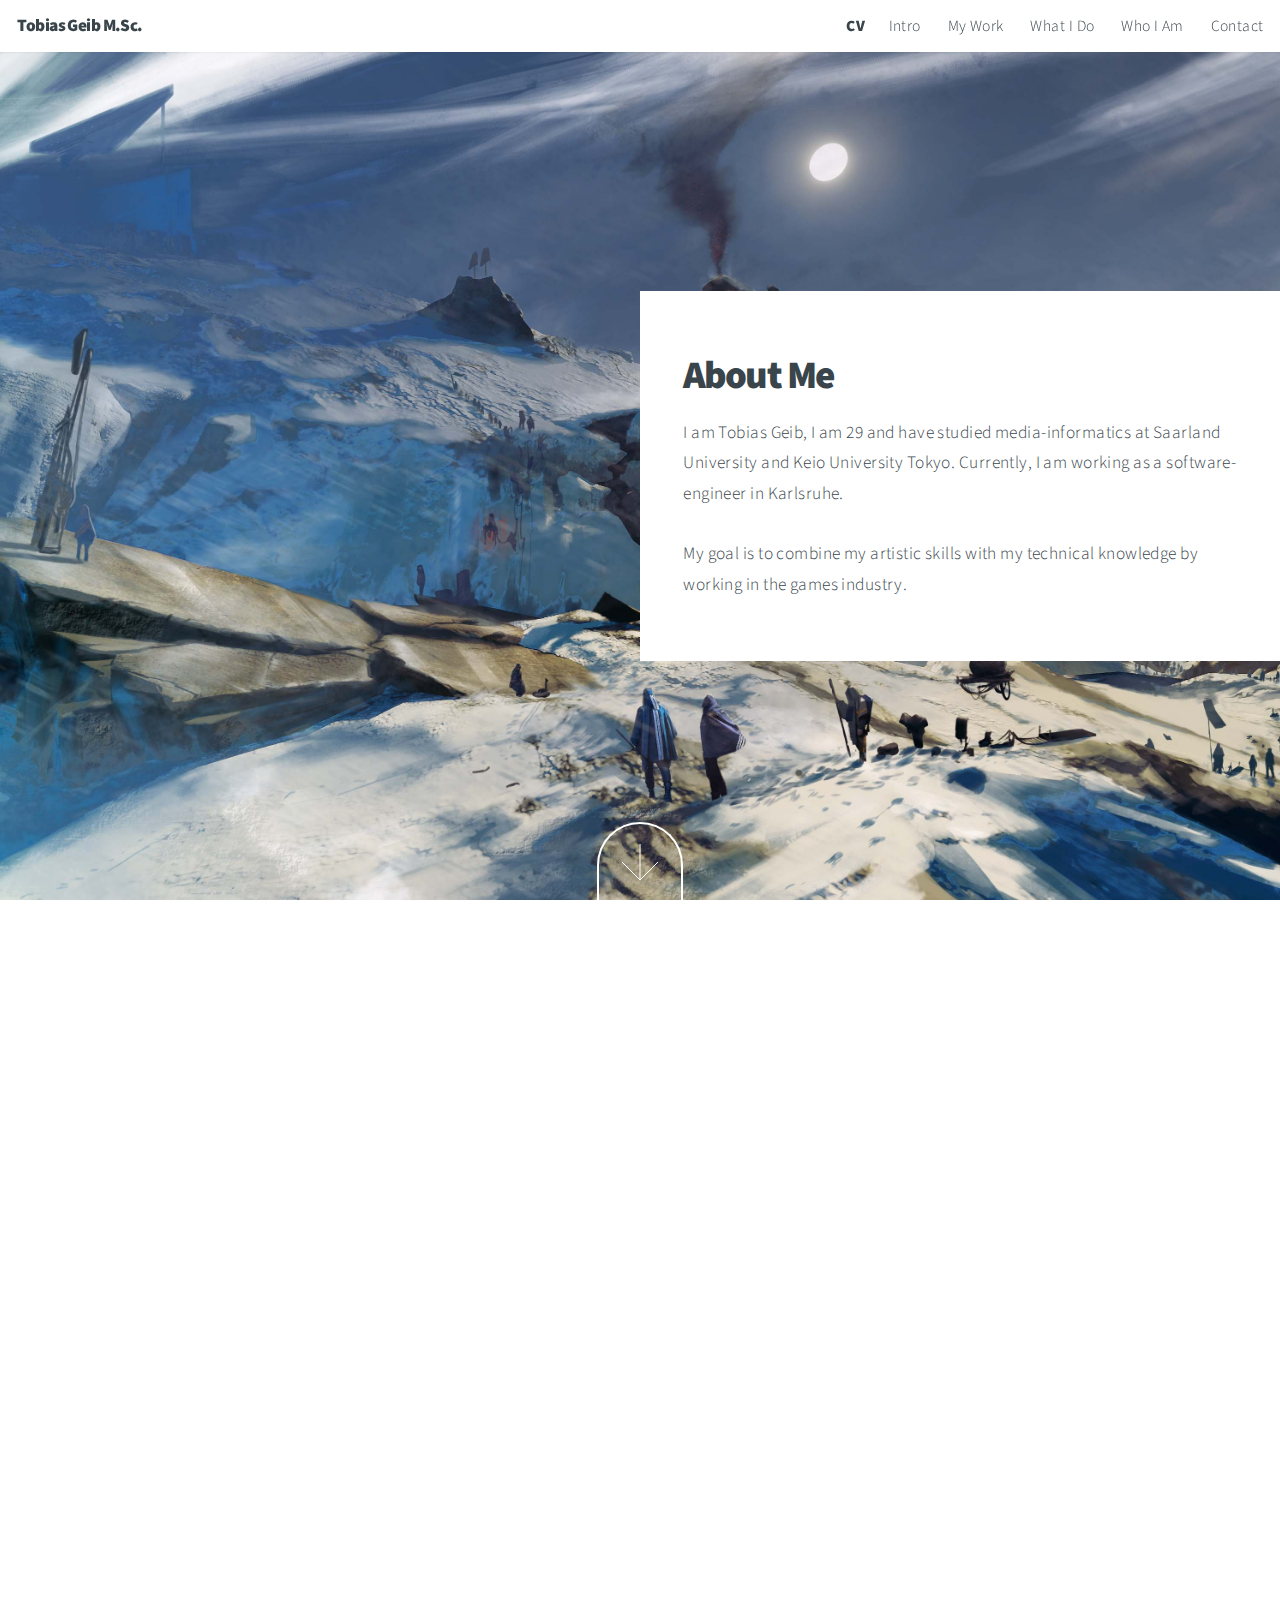
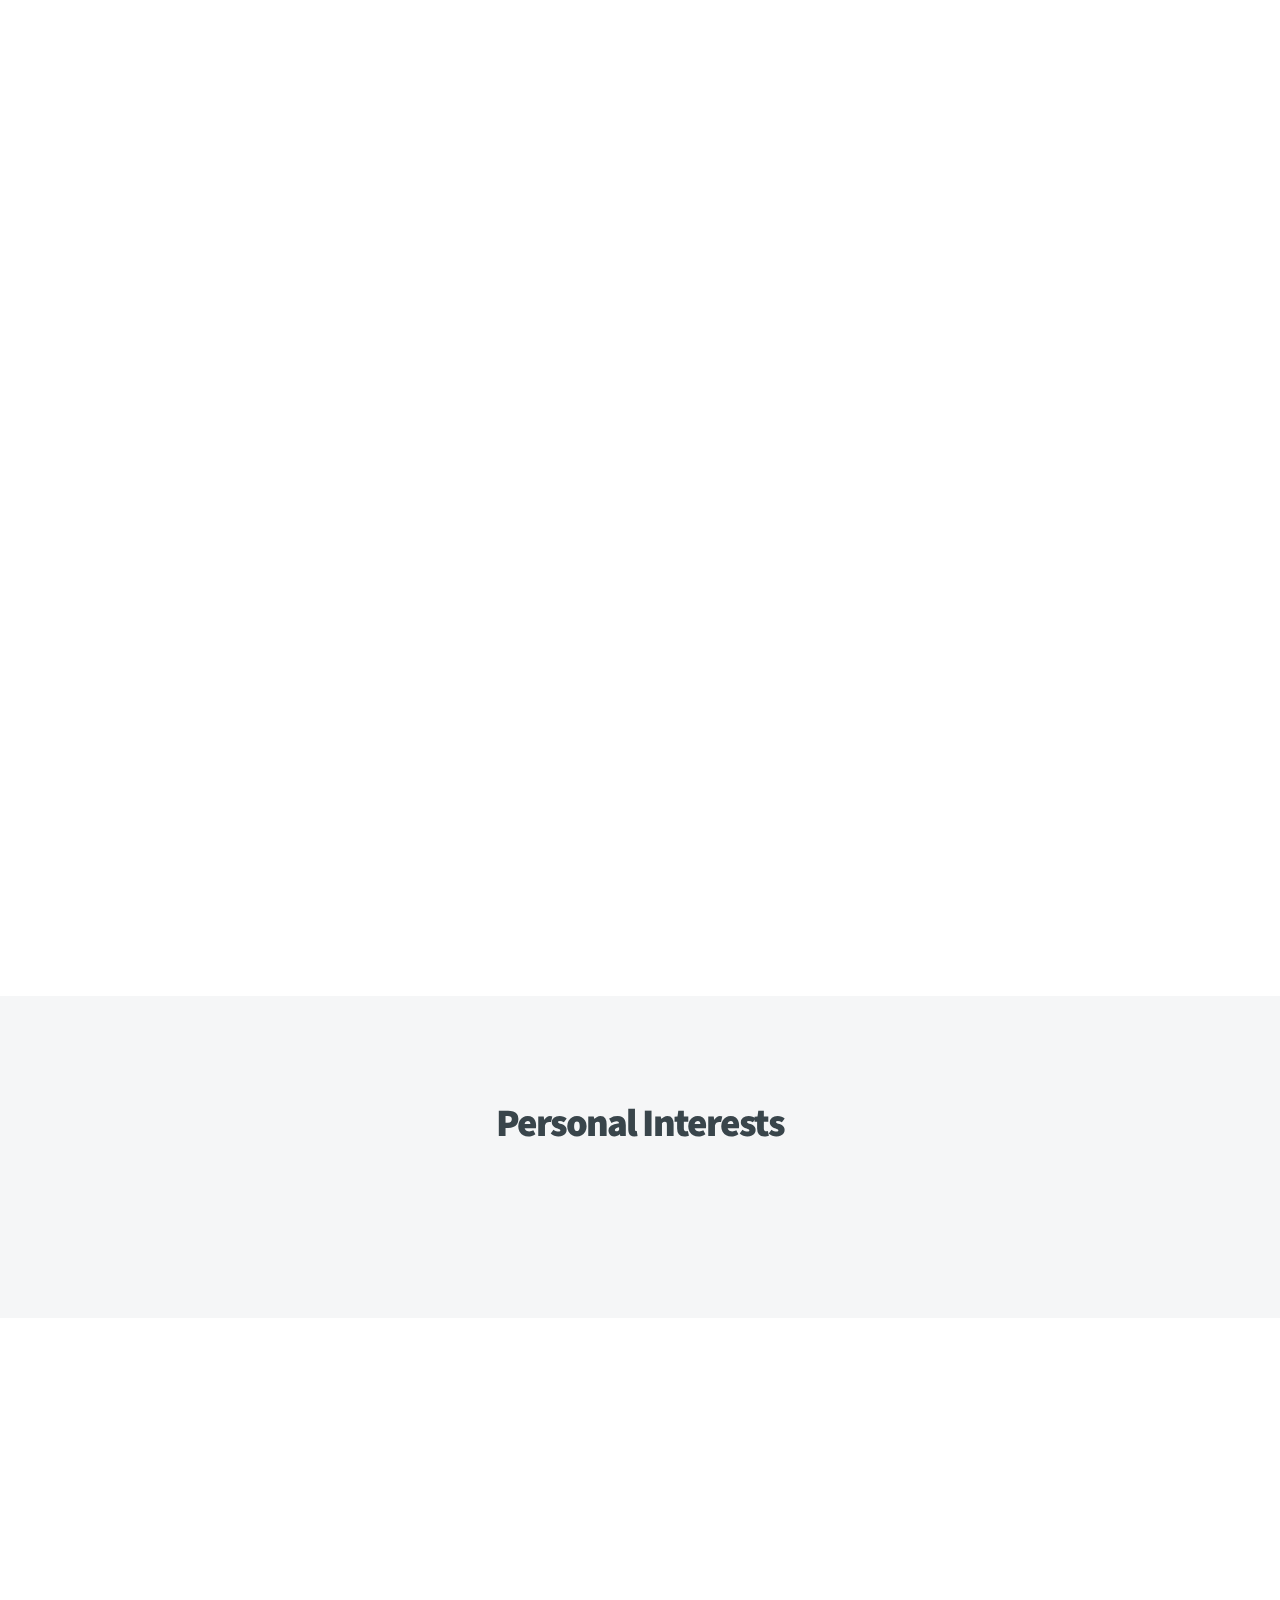
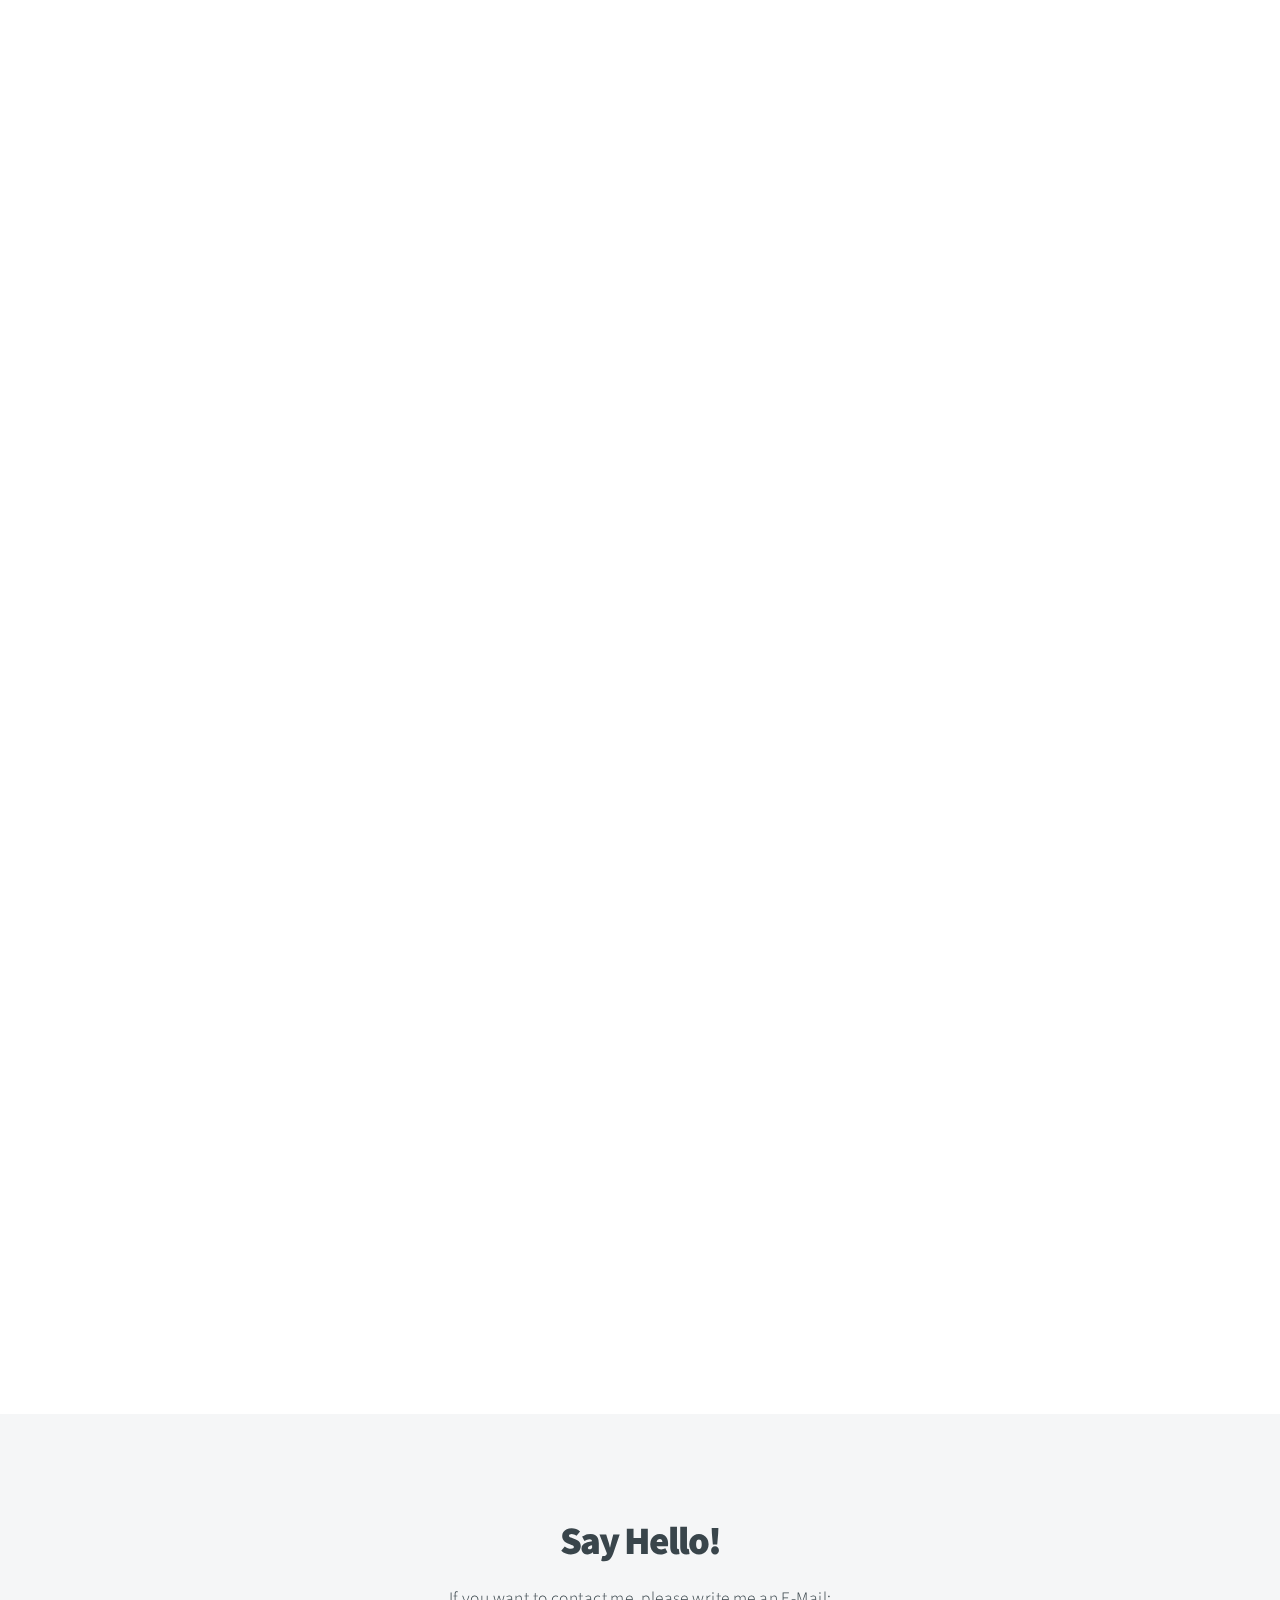
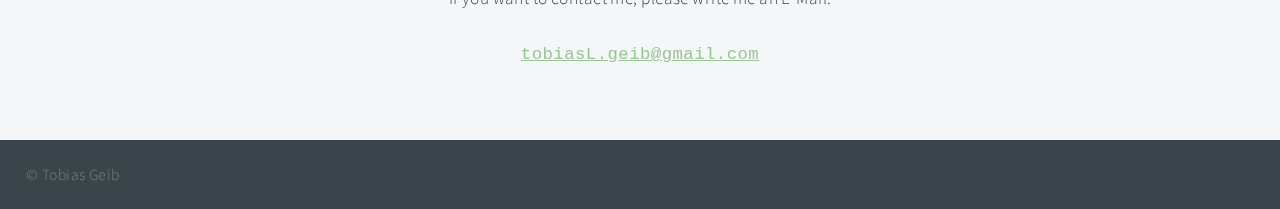
==== about.html @ c8a4e0eb "Restructured main page, two subpages introduced" ====
<!DOCTYPE HTML>
<html>
	<head>
		<style>
			.p1 {
			  font-family: "Courier New", Lucida, monospace;
			}
		</style>
		<title>Portfolio - Tobias Geib</title>
		<meta charset="utf-8" />
		<meta name="viewport" content="width=device-width, initial-scale=1, user-scalable=no" />
		<link rel="stylesheet" href="assets/css/main.css" />
		<noscript><link rel="stylesheet" href="assets/css/noscript.css" /></noscript>
		<link rel="icon" type="image/x-icon" href="/images/sign4.png">
	</head>
	<body class="is-preload">

		<!-- Header -->
			<header id="header">
				<h1>Tobias Geib M.Sc.</h1>
				<nav>
					<ul>
						<li><a href="images/CV_Tobias_Geib.pdf" download><strong>CV</strong></a>
						<li><a href="#intro">Intro</a></li>
						<li><a href="#work">My Work</a></li>
						<li><a href="#one">What I Do</a></li>
						<li><a href="#two">Who I Am</a></li>
						<li><a href="#contact">Contact</a></li>
					</ul>
				</nav>
			</header>


		<!-- One -->
			<section id="one" class="main style2 right dark fullscreen">
				<div class="content box style2">
					<header>
						<h2>About Me</h2>
					</header>
					<p>I am Tobias Geib, I am 29 and have studied media-informatics at Saarland University and Keio University Tokyo. Currently, I am working as a software-engineer in Karlsruhe.<br><br>
					My goal is to combine my artistic skills with my technical knowledge by working in the games industry.</p>
				</div>
				<a href="#two" class="button style2 down anchored">Next</a>
			</section>


<!-- 
			<section id="three" class="main style2 left dark fullscreen">
				<div class="content box style1">
					<header>
						<h2>What I do</h2>
					</header>
					<p>I have recently </p>
				</div>
				<a href="#work" class="button style2 down anchored">Next</a>
			</section> -->

		<!-- Two -->
		<section id="two" class="main style2 left dark fullscreen">
			<div class="content box style2">
				<header>
					<h2>What I do</h2>
				</header>
				<p>I specialize in using VR as a creative tool for my concept art. <br> I build 3D environments and pose characters in VR using Gravity Sketch, which are then rendered and painted over for the finished piece.</p>
			</div>
			<a href="#three" class="button style2 down anchored">Next</a>
		</section>


		<!-- One -->
		<section id="three" class="main style2 right dark fullscreen">
			<div class="content box style2">
				<header>
					<h2>Projects</h2>
				</header>
				<p>I have worked as an artist for Capslabs on a canceled game-project, for which I created this concept art and 2D assests, like this little guy's running animation.<br>
					<img src="images/eve_pixel1.gif" alt="" />
				</p>
			</div>
			<a href="#work" class="button style2 down anchored">Next</a>
		</section>
					<!-- Contact -->
		<section id="hobby" class="main style3 secondary">
			<div class="content">
				<header>
					<h2>Personal Interests</h2><br>
				</header>
			</div>
			</section>

			<section id="music" class="main style2 right dark fullscreen">
				<div class="content box style2">
					<header>
						<h2>Music</h2>
					</header>
					<p>In my free time I write and record my own music.
						I casually play guitar and I like writing for orchestral instruments aswell.
						I use Cubase as my DAW and Native Instruments for various VSTs.<br><br>
						For a VR Rhythm game I developed in Unity I wrote this song, which you can check out if you want.<br>
						<br>
						<!-- <img src="images/beatspeeder square.png", width="200px"><br> -->
						<audio controls>
							<source src="images/space-race_final_v2.mp3" type="audio/mpeg">
						  Your browser does not support the audio element.
						  </audio>
					</p>
				</div>
				<a href="#two" class="button style2 down anchored">Next</a>
			</section>

			<section id="japan" class="main style2 left dark fullscreen">
				<div class="content box style2">
					<header>
						<h2>Japan</h2>
					</header>
					<p>So far, I have lived in Japan for roughly 2 years in total. 
						In 2010 I visited the Asuwa High School (福井県立 足羽高等学校) in Fukui as an exchange student.
						Then, in 2018-2019 I went to the Keio University (慶應義塾大学) in Tokyo, where I took their Japanese Language Program. 
						<br><br>
						During my time I there, I had so many great experiences and in the future I want to further improve my language skills.
<!-- 					
						<br>
						<br>
						<img src="images/japan comp new.png", width="400px"><br> -->
					</p>
				</div>
				<a href="#two" class="button style2 down anchored">Next</a>
			</section>

<!-- 			
		<section id="hobby" class="main style3 secondary">
			<div class="content">
				<header>
					<h2>Music</h2><br>
				</header>
				<p>In my free time I write and record my own music.
					I casually play guitar and I like writing for orchestral instruments aswell.
					I use Cubase as my DAW and Native Instruments for various VSTs.<br><br>
					For a VR Rhythm game I developed I wrote this song, which you can check out if you want.<br>
					<br>
					<img src="images/beatspeeder square.png", width="200px"><br>
					<audio controls>
						<source src="images/space-race_final_v2.mp3" type="audio/mpeg">
					  Your browser does not support the audio element.
					  </audio>
				</p>
			</div>
			</section>
		<section id="hobby" class="main style3 secondary">
			<div class="content box style2">
				<header>
					<h2>Japanese</h2><br>
				<p>So far, I have lived in Japan for roughly 2 years in total. 
					In 2010-2011 I visited the Asuwa High School (福井県立 足羽高等学校) in Fukui as an exchange student.
					In 2018-2019 I went to the Keio University (慶應義塾大学) in Tokyo, where I took their japanese language program. 
					
					<br>
					<br>
					<img src="images/japan comp new.png", width="400px"><br>

				</p>
			</div>
		</section> -->



		<!-- Contact -->
			<section id="contact" class="main style3 secondary">
				<div class="content">
					<header>
						<h2>Say Hello!</h2>
						<p>If you want to contact me, please write me an E-Mail: 
							<p class="p1">
							<a href="mailto:tobiasL.geib@gmail.com">tobiasL.geib@gmail.com</a></p>
						</p>
					</header>
				</div>
			</section>

		<!-- Footer -->
			<footer id="footer">

				

				<!-- Menu -->
					<ul class="menu">
						<li>&copy; Tobias Geib</li>
					</ul>

			</footer>

		<!-- Scripts -->
			<script src="assets/js/jquery.min.js"></script>
			<script src="assets/js/jquery.poptrox.min.js"></script>
			<script src="assets/js/jquery.scrolly.min.js"></script>
			<script src="assets/js/jquery.scrollex.min.js"></script>
			<script src="assets/js/browser.min.js"></script>
			<script src="assets/js/breakpoints.min.js"></script>
			<script src="assets/js/util.js"></script>
			<script src="assets/js/main.js"></script>

	</body>
</html>
---- assets/css/main.css ----
@import url("https://fonts.googleapis.com/css?family=Source+Sans+Pro:300,900");
@import url("fontawesome-all.min.css");

/*
	Big Picture by HTML5 UP
	html5up.net | @ajlkn
	Free for personal and commercial use under the CCA 3.0 license (html5up.net/license)
*/

html, body, div, span, applet, object,
iframe, h1, h2, h3, h4, h5, h6, p, blockquote,
pre, a, abbr, acronym, address, big, cite,
code, del, dfn, em, img, ins, kbd, q, s, samp,
small, strike, strong, sub, sup, tt, var, b,
u, i, center, dl, dt, dd, ol, ul, li, fieldset,
form, label, legend, table, caption, tbody,
tfoot, thead, tr, th, td, article, aside,
canvas, details, embed, figure, figcaption,
footer, header, hgroup, menu, nav, output, ruby,
section, summary, time, mark, audio, video {
	margin: 0;
	padding: 0;
	border: 0;
	font-size: 100%;
	font: inherit;
	vertical-align: baseline;}

article, aside, details, figcaption, figure,
footer, header, hgroup, menu, nav, section {
	display: block;}

body {
	line-height: 1;
}

ol, ul {
	list-style: none;
}

blockquote, q {
	quotes: none;
}

	blockquote:before, blockquote:after, q:before, q:after {
		content: '';
		content: none;
	}

table {
	border-collapse: collapse;
	border-spacing: 0;
}

body {
	-webkit-text-size-adjust: none;
}

mark {
	background-color: transparent;
	color: inherit;
}

input::-moz-focus-inner {
	border: 0;
	padding: 0;
}

input, select, textarea {
	-moz-appearance: none;
	-webkit-appearance: none;
	-ms-appearance: none;
	appearance: none;
}

/* Basic */

	@-ms-viewport {
		width: device-width;
	}

	html {
		height: 100%;
	}

	html {
		box-sizing: border-box;
	}

	*, *:before, *:after {
		box-sizing: inherit;
	}

	body {
		background: #ffffff;
		height: 100%;
		min-width: 320px;
	}

		body.is-preload *, body.is-preload *:before, body.is-preload *:after {
			-moz-animation: none !important;
			-webkit-animation: none !important;
			-ms-animation: none !important;
			animation: none !important;
			-moz-transition: none !important;
			-webkit-transition: none !important;
			-ms-transition: none !important;
			transition: none !important;
		}

/* Spinner */

	@-moz-keyframes spinner-rotate {
		0% {
			-moz-transform: scale(1) rotate(0deg);
			-webkit-transform: scale(1) rotate(0deg);
			-ms-transform: scale(1) rotate(0deg);
			transform: scale(1) rotate(0deg);
		}

		100% {
			-moz-transform: scale(1) rotate(360deg);
			-webkit-transform: scale(1) rotate(360deg);
			-ms-transform: scale(1) rotate(360deg);
			transform: scale(1) rotate(360deg);
		}
	}

	@-webkit-keyframes spinner-rotate {
		0% {
			-moz-transform: scale(1) rotate(0deg);
			-webkit-transform: scale(1) rotate(0deg);
			-ms-transform: scale(1) rotate(0deg);
			transform: scale(1) rotate(0deg);
		}

		100% {
			-moz-transform: scale(1) rotate(360deg);
			-webkit-transform: scale(1) rotate(360deg);
			-ms-transform: scale(1) rotate(360deg);
			transform: scale(1) rotate(360deg);
		}
	}

	@-ms-keyframes spinner-rotate {
		0% {
			-moz-transform: scale(1) rotate(0deg);
			-webkit-transform: scale(1) rotate(0deg);
			-ms-transform: scale(1) rotate(0deg);
			transform: scale(1) rotate(0deg);
		}

		100% {
			-moz-transform: scale(1) rotate(360deg);
			-webkit-transform: scale(1) rotate(360deg);
			-ms-transform: scale(1) rotate(360deg);
			transform: scale(1) rotate(360deg);
		}
	}

	@keyframes spinner-rotate {
		0% {
			-moz-transform: scale(1) rotate(0deg);
			-webkit-transform: scale(1) rotate(0deg);
			-ms-transform: scale(1) rotate(0deg);
			transform: scale(1) rotate(0deg);
		}

		100% {
			-moz-transform: scale(1) rotate(360deg);
			-webkit-transform: scale(1) rotate(360deg);
			-ms-transform: scale(1) rotate(360deg);
			transform: scale(1) rotate(360deg);
		}
	}

/* Loader */

	@-moz-keyframes spinner-show {
		0% {
			opacity: 0;
		}

		100% {
			opacity: 1;
		}
	}

	@-webkit-keyframes spinner-show {
		0% {
			opacity: 0;
		}

		100% {
			opacity: 1;
		}
	}

	@-ms-keyframes spinner-show {
		0% {
			opacity: 0;
		}

		100% {
			opacity: 1;
		}
	}

	@keyframes spinner-show {
		0% {
			opacity: 0;
		}

		100% {
			opacity: 1;
		}
	}

	@-moz-keyframes spinner-hide {
		0% {
			-moz-transform: scale(1) rotate(0deg);
			-webkit-transform: scale(1) rotate(0deg);
			-ms-transform: scale(1) rotate(0deg);
			transform: scale(1) rotate(0deg);
			color: #e5e6e7;
			z-index: 100001;
		}

		99% {
			-moz-transform: scale(0.5) rotate(360deg);
			-webkit-transform: scale(0.5) rotate(360deg);
			-ms-transform: scale(0.5) rotate(360deg);
			transform: scale(0.5) rotate(360deg);
			color: #e5e6e7;
			z-index: 100001;
		}

		100% {
			-moz-transform: scale(0.5) rotate(360deg);
			-webkit-transform: scale(0.5) rotate(360deg);
			-ms-transform: scale(0.5) rotate(360deg);
			transform: scale(0.5) rotate(360deg);
			color: #e5e6e7;
			z-index: -1;
		}
	}

	@-webkit-keyframes spinner-hide {
		0% {
			-moz-transform: scale(1) rotate(0deg);
			-webkit-transform: scale(1) rotate(0deg);
			-ms-transform: scale(1) rotate(0deg);
			transform: scale(1) rotate(0deg);
			color: #e5e6e7;
			z-index: 100001;
		}

		99% {
			-moz-transform: scale(0.5) rotate(360deg);
			-webkit-transform: scale(0.5) rotate(360deg);
			-ms-transform: scale(0.5) rotate(360deg);
			transform: scale(0.5) rotate(360deg);
			color: #e5e6e7;
			z-index: 100001;
		}

		100% {
			-moz-transform: scale(0.5) rotate(360deg);
			-webkit-transform: scale(0.5) rotate(360deg);
			-ms-transform: scale(0.5) rotate(360deg);
			transform: scale(0.5) rotate(360deg);
			color: #e5e6e7;
			z-index: -1;
		}
	}

	@-ms-keyframes spinner-hide {
		0% {
			-moz-transform: scale(1) rotate(0deg);
			-webkit-transform: scale(1) rotate(0deg);
			-ms-transform: scale(1) rotate(0deg);
			transform: scale(1) rotate(0deg);
			color: #e5e6e7;
			z-index: 100001;
		}

		99% {
			-moz-transform: scale(0.5) rotate(360deg);
			-webkit-transform: scale(0.5) rotate(360deg);
			-ms-transform: scale(0.5) rotate(360deg);
			transform: scale(0.5) rotate(360deg);
			color: #e5e6e7;
			z-index: 100001;
		}

		100% {
			-moz-transform: scale(0.5) rotate(360deg);
			-webkit-transform: scale(0.5) rotate(360deg);
			-ms-transform: scale(0.5) rotate(360deg);
			transform: scale(0.5) rotate(360deg);
			color: #e5e6e7;
			z-index: -1;
		}
	}

	@keyframes spinner-hide {
		0% {
			-moz-transform: scale(1) rotate(0deg);
			-webkit-transform: scale(1) rotate(0deg);
			-ms-transform: scale(1) rotate(0deg);
			transform: scale(1) rotate(0deg);
			color: #e5e6e7;
			z-index: 100001;
		}

		99% {
			-moz-transform: scale(0.5) rotate(360deg);
			-webkit-transform: scale(0.5) rotate(360deg);
			-ms-transform: scale(0.5) rotate(360deg);
			transform: scale(0.5) rotate(360deg);
			color: #e5e6e7;
			z-index: 100001;
		}

		100% {
			-moz-transform: scale(0.5) rotate(360deg);
			-webkit-transform: scale(0.5) rotate(360deg);
			-ms-transform: scale(0.5) rotate(360deg);
			transform: scale(0.5) rotate(360deg);
			color: #e5e6e7;
			z-index: -1;
		}
	}

	@-moz-keyframes overlay-hide {
		0% {
			opacity: 1;
			z-index: 100000;
		}

		15% {
			opacity: 1;
			z-index: 100000;
		}

		99% {
			opacity: 0;
			z-index: 100000;
		}

		100% {
			opacity: 0;
			z-index: -1;
		}
	}

	@-webkit-keyframes overlay-hide {
		0% {
			opacity: 1;
			z-index: 100000;
		}

		15% {
			opacity: 1;
			z-index: 100000;
		}

		99% {
			opacity: 0;
			z-index: 100000;
		}

		100% {
			opacity: 0;
			z-index: -1;
		}
	}

	@-ms-keyframes overlay-hide {
		0% {
			opacity: 1;
			z-index: 100000;
		}

		15% {
			opacity: 1;
			z-index: 100000;
		}

		99% {
			opacity: 0;
			z-index: 100000;
		}

		100% {
			opacity: 0;
			z-index: -1;
		}
	}

	@keyframes overlay-hide {
		0% {
			opacity: 1;
			z-index: 100000;
		}

		15% {
			opacity: 1;
			z-index: 100000;
		}

		99% {
			opacity: 0;
			z-index: 100000;
		}

		100% {
			opacity: 0;
			z-index: -1;
		}
	}

	body {
		text-decoration: none;
	}

		body:before {
			-moz-animation: spinner-show 1.5s 1 0.25s ease forwards, spinner-hide 0.25s ease-in-out forwards !important;
			-webkit-animation: spinner-show 1.5s 1 0.25s ease forwards, spinner-hide 0.25s ease-in-out forwards !important;
			-ms-animation: spinner-show 1.5s 1 0.25s ease forwards, spinner-hide 0.25s ease-in-out forwards !important;
			animation: spinner-show 1.5s 1 0.25s ease forwards, spinner-hide 0.25s ease-in-out forwards !important;
			-moz-transform-origin: 50% 50%;
			-webkit-transform-origin: 50% 50%;
			-ms-transform-origin: 50% 50%;
			transform-origin: 50% 50%;
			-moz-osx-font-smoothing: grayscale;
			-webkit-font-smoothing: antialiased;
			font-family: FontAwesome;
			font-style: normal;
			font-weight: normal;
			text-transform: none !important;
			color: #e5e6e7;
			content: '\f1ce';
			cursor: default;
			display: block;
			font-size: 2em;
			height: 2em;
			left: 50%;
			line-height: 2em;
			margin: -1em 0 0 -1em;
			opacity: 0;
			position: fixed;
			text-align: center;
			top: 50%;
			width: 2em;
			z-index: -1;
		}

		body:after {
			-moz-animation: overlay-hide 1.5s ease-in forwards !important;
			-webkit-animation: overlay-hide 1.5s ease-in forwards !important;
			-ms-animation: overlay-hide 1.5s ease-in forwards !important;
			animation: overlay-hide 1.5s ease-in forwards !important;
			background: #ffffff;
			content: '';
			display: block;
			height: 100%;
			left: 0;
			opacity: 0;
			position: fixed;
			top: 0;
			width: 100%;
			z-index: -1;
		}

		body.is-preload:before {
			-moz-animation: spinner-show 1.5s 1 0.25s ease forwards, spinner-rotate 0.75s infinite linear !important;
			-webkit-animation: spinner-show 1.5s 1 0.25s ease forwards, spinner-rotate 0.75s infinite linear !important;
			-ms-animation: spinner-show 1.5s 1 0.25s ease forwards, spinner-rotate 0.75s infinite linear !important;
			animation: spinner-show 1.5s 1 0.25s ease forwards, spinner-rotate 0.75s infinite linear !important;
			z-index: 100001;
		}

		body.is-preload:after {
			-moz-animation: none !important;
			-webkit-animation: none !important;
			-ms-animation: none !important;
			animation: none !important;
			opacity: 1;
			z-index: 100000;
		}

	@media (-webkit-min-device-pixel-ratio: 2) {

		body:before {
			line-height: 2.025em;
		}

	}

/* Type */

	body, input, textarea, select {
		font-family: "Source Sans Pro", "sans-serif";
		font-weight: 300;
		font-size: 18pt;
		line-height: 1.75em;
		color: #39454b;
		letter-spacing: 0.025em;
	}

		@media screen and (max-width: 1920px) {

			body, input, textarea, select {
				font-size: 17pt;
			}

		}

		@media screen and (max-width: 1680px) {

			body, input, textarea, select {
				font-size: 15pt;
			}

		}

		@media screen and (max-width: 1280px) {

			body, input, textarea, select {
				font-size: 13pt;
			}

		}

		@media screen and (max-width: 1000px) {

			body, input, textarea, select {
				font-size: 13pt;
			}

		}

		@media screen and (max-width: 736px) {

			body, input, textarea, select {
				font-size: 12pt;
				line-height: 1.5em;
			}

		}

	h1, h2, h3, h4, h5, h6 {
		font-weight: 900;
		color: inherit;
		letter-spacing: -0.0325em;
	}

		h1 a, h2 a, h3 a, h4 a, h5 a, h6 a {
			color: inherit;
			text-decoration: none;
		}

	h2 {
		font-size: 2.25em;
		line-height: 1.25em;
		letter-spacing: -0.05em;
	}

	@media screen and (max-width: 736px) {

		h2 {
			font-size: 1.5em;
		}

	}

	strong, b {
		font-weight: 900;
		color: inherit;
	}

	em, i {
		font-style: italic;
	}

	a {
		-moz-transition: color 0.2s ease-in-out;
		-webkit-transition: color 0.2s ease-in-out;
		-ms-transition: color 0.2s ease-in-out;
		transition: color 0.2s ease-in-out;
		color: #98c593;
	}

	sub {
		position: relative;
		top: 0.5em;
		font-size: 0.8em;
	}

	sup {
		position: relative;
		top: -0.5em;
		font-size: 0.8em;
	}

	hr {
		border: 0;
		border-top: solid 1px #e5e6e7;
	}

	blockquote {
		border-left: solid 0.5em #e5e6e7;
		padding: 1em 0 1em 2em;
		font-style: italic;
	}

	p, ul, ol, dl, table {
		margin-bottom: 1em;
	}

/* Box */

	.box {
		background: #ffffff;
		color: #39454b;
		padding: 2em;
	}

		.box > :last-child {
			margin-bottom: 0;
		}

		.box.style2 {
			padding: 3.5em 2.5em 3.5em 2.5em;
		}

		@media screen and (max-width: 736px) {

			.box {
				padding: 1em;
			}

				.box.style2 {
					padding: 1.5em 1.25em 1.5em 1.25em;
					background-color: rgba(255, 255, 255, 0.9);
				}

		}

/* Button */

	input[type="button"],
	input[type="submit"],
	input[type="reset"],
	.button,
	button {
		-moz-appearance: none;
		-webkit-appearance: none;
		-ms-appearance: none;
		appearance: none;
		-moz-transition: background-color 0.2s ease-in-out;
		-webkit-transition: background-color 0.2s ease-in-out;
		-ms-transition: background-color 0.2s ease-in-out;
		transition: background-color 0.2s ease-in-out;
		background-color: #98c593;
		border: 0;
		border-radius: 3.5em;
		color: #ffffff;
		cursor: pointer;
		display: inline-block;
		height: 3.5em;
		line-height: 3.5em;
		outline: 0;
		padding: 0 2em 0 2em;
		position: relative;
		text-align: center;
		text-decoration: none;
	}

		input[type="button"].down,
		input[type="submit"].down,
		input[type="reset"].down,
		.button.down,
		button.down {
			width: 5em;
			height: 5em;
			line-height: 4.5em;
			padding: 0;
			background-image: url("images/dark-arrow.svg");
			background-position: center center;
			background-repeat: no-repeat;
			text-indent: -10em;
			overflow: hidden;
		}

			input[type="button"].down.anchored,
			input[type="submit"].down.anchored,
			input[type="reset"].down.anchored,
			.button.down.anchored,
			button.down.anchored {
				bottom: 0;
				border-bottom: 0;
				border-radius: 3em 3em 0 0;
				height: 4.5em;
				margin-left: -2.5em;
			}

		input[type="button"].anchored,
		input[type="submit"].anchored,
		input[type="reset"].anchored,
		.button.anchored,
		button.anchored {
			position: absolute;
			left: 50%;
		}

		input[type="button"]:hover,
		input[type="submit"]:hover,
		input[type="reset"]:hover,
		.button:hover,
		button:hover {
			background-color: #a8cea4;
		}

		input[type="button"]:active,
		input[type="submit"]:active,
		input[type="reset"]:active,
		.button:active,
		button:active {
			background-color: #88bc82;
		}

		input[type="button"].style2,
		input[type="submit"].style2,
		input[type="reset"].style2,
		.button.style2,
		button.style2 {
			background-color: transparent;
			border: solid 2px #e5e6e7;
			color: inherit;
		}

			input[type="button"].style2:hover,
			input[type="submit"].style2:hover,
			input[type="reset"].style2:hover,
			.button.style2:hover,
			button.style2:hover {
				background-color: rgba(229, 230, 231, 0.25);
			}

			input[type="button"].style2:active,
			input[type="submit"].style2:active,
			input[type="reset"].style2:active,
			.button.style2:active,
			button.style2:active {
				background-color: rgba(229, 230, 231, 0.375);
			}

			input[type="button"].style2.down,
			input[type="submit"].style2.down,
			input[type="reset"].style2.down,
			.button.style2.down,
			button.style2.down {
				background-image: url("images/arrow.svg");
			}

/* Form */

	form {
		margin: 0 0 2em 0;
	}

		form > :last-child {
			margin-bottom: 0;
		}

		form > .fields {
			display: -moz-flex;
			display: -webkit-flex;
			display: -ms-flex;
			display: flex;
			-moz-flex-wrap: wrap;
			-webkit-flex-wrap: wrap;
			-ms-flex-wrap: wrap;
			flex-wrap: wrap;
			width: calc(100% + 3em);
			margin: -1.5em 0 2em -1.5em;
		}

			form > .fields > .field {
				-moz-flex-grow: 0;
				-webkit-flex-grow: 0;
				-ms-flex-grow: 0;
				flex-grow: 0;
				-moz-flex-shrink: 0;
				-webkit-flex-shrink: 0;
				-ms-flex-shrink: 0;
				flex-shrink: 0;
				padding: 1.5em 0 0 1.5em;
				width: calc(100% - 1.5em);
			}

				form > .fields > .field.half {
					width: calc(50% - 0.75em);
				}

				form > .fields > .field.third {
					width: calc(100%/3 - 0.5em);
				}

				form > .fields > .field.quarter {
					width: calc(25% - 0.375em);
				}

		@media screen and (max-width: 480px) {

			form > .fields {
				width: calc(100% + 2em);
				margin: -1em 0 2em -1em;
			}

				form > .fields > .field {
					padding: 1em 0 0 1em;
					width: calc(100% - 1em);
				}

					form > .fields > .field.half {
						width: calc(100% - 1em);
					}

					form > .fields > .field.third {
						width: calc(100% - 1em);
					}

					form > .fields > .field.quarter {
						width: calc(100% - 1em);
					}

		}

	label {
		display: block;
	}

	input[type="text"],
	input[type="password"],
	input[type="email"],
	input[type="tel"],
	input[type="search"],
	input[type="url"],
	select,
	textarea {
		-moz-appearance: none;
		-webkit-appearance: none;
		-ms-appearance: none;
		appearance: none;
		-moz-transition: border-color 0.2s ease-in-out, color 0.2s ease-in-out;
		-webkit-transition: border-color 0.2s ease-in-out, color 0.2s ease-in-out;
		-ms-transition: border-color 0.2s ease-in-out, color 0.2s ease-in-out;
		transition: border-color 0.2s ease-in-out, color 0.2s ease-in-out;
		color: #39454b;
		display: block;
		width: 100%;
		padding: 0.65em 0.75em;
		background: none;
		border: solid 2px #e5e6e7;
		color: inherit;
		border-radius: 0.5em;
		outline: none;
	}

		input[type="text"]:focus,
		input[type="password"]:focus,
		input[type="email"]:focus,
		input[type="tel"]:focus,
		input[type="search"]:focus,
		input[type="url"]:focus,
		select:focus,
		textarea:focus {
			border-color: #9ac8e9;
		}

	input[type="text"],
	input[type="password"],
	input[type="email"],
	input[type="tel"],
	input[type="search"],
	input[type="url"],
	select {
		line-height: 1.35em;
	}

	textarea {
		min-height: 8em;
	}

	::-moz-focus-inner {
		border: 0;
	}

	::-webkit-input-placeholder {
		opacity: 0.375;
	}

	:-moz-placeholder {
		opacity: 0.375;
	}

	::-moz-placeholder {
		opacity: 0.375;
	}

	:-ms-input-placeholder {
		opacity: 0.375;
	}

/* Icon */

	.icon {
		text-decoration: none;
		position: relative;
		text-decoration: none;
	}

		.icon:before {
			-moz-osx-font-smoothing: grayscale;
			-webkit-font-smoothing: antialiased;
			display: inline-block;
			font-style: normal;
			font-variant: normal;
			text-rendering: auto;
			line-height: 1;
			text-transform: none !important;
			font-family: 'Font Awesome 5 Free';
			font-weight: 400;
		}

		.icon:before {
			line-height: inherit;
		}

		.icon > .label {
			display: none;
		}

		.icon.solid:before {
			font-weight: 900;
		}

		.icon.brands:before {
			font-family: 'Font Awesome 5 Brands';
		}

/* Image */

	.image {
		position: relative;
		display: inline-block;
	}

		.image:before {
			content: '';
			position: absolute;
			left: 0;
			top: 0;
			width: 100%;
			height: 100%;
		}

		.image img {
			display: block;
			width: 100%;
		}

		.image.featured {
			display: block;
			width: 100%;
			margin: 0 0 2em 0;
		}

		.image.fit {
			display: block;
			width: 100%;
		}

		.image.left {
			float: left;
			margin: 0 2em 2em 0;
		}

		.image.centered {
			display: block;
			margin: 0 0 2em 0;
		}

			.image.centered img {
				margin: 0 auto;
				width: auto;
			}

/* List */

	ul.default {
		list-style: disc;
		padding-left: 1em;
	}

		ul.default li {
			padding-left: 0.5em;
		}

	ul.menu {
		cursor: default;
	}

		ul.menu li {
			display: inline-block;
			line-height: 1em;
			border-left: solid 1px #e5e6e7;
			padding: 0 0 0 0.5em;
			margin: 0 0 0 0.5em;
		}

			ul.menu li:first-child {
				border-left: 0;
				padding-left: 0;
				margin-left: 0;
			}

	ol.default {
		list-style: decimal;
		padding-left: 1.25em;
	}

		ol.default li {
			padding-left: 0.25em;
		}

/* Actions */

	ul.actions {
		display: -moz-flex;
		display: -webkit-flex;
		display: -ms-flex;
		display: flex;
		cursor: default;
		list-style: none;
		margin-left: -1em;
		padding-left: 0;
	}

		ul.actions li {
			padding: 0 0 0 1em;
			vertical-align: middle;
		}

		ul.actions.special {
			-moz-justify-content: center;
			-webkit-justify-content: center;
			-ms-justify-content: center;
			justify-content: center;
			width: 100%;
			margin-left: 0;
		}

			ul.actions.special li:first-child {
				padding-left: 0;
			}

		ul.actions.stacked {
			-moz-flex-direction: column;
			-webkit-flex-direction: column;
			-ms-flex-direction: column;
			flex-direction: column;
			margin-left: 0;
		}

			ul.actions.stacked li {
				padding: 1.3em 0 0 0;
			}

				ul.actions.stacked li:first-child {
					padding-top: 0;
				}

		ul.actions.fit {
			width: calc(100% + 1em);
		}

			ul.actions.fit li {
				-moz-flex-grow: 1;
				-webkit-flex-grow: 1;
				-ms-flex-grow: 1;
				flex-grow: 1;
				-moz-flex-shrink: 1;
				-webkit-flex-shrink: 1;
				-ms-flex-shrink: 1;
				flex-shrink: 1;
				width: 100%;
			}

				ul.actions.fit li > * {
					width: 100%;
				}

			ul.actions.fit.stacked {
				width: 100%;
			}

		@media screen and (max-width: 480px) {

			ul.actions:not(.fixed) {
				-moz-flex-direction: column;
				-webkit-flex-direction: column;
				-ms-flex-direction: column;
				flex-direction: column;
				margin-left: 0;
				width: 100% !important;
			}

				ul.actions:not(.fixed) li {
					-moz-flex-grow: 1;
					-webkit-flex-grow: 1;
					-ms-flex-grow: 1;
					flex-grow: 1;
					-moz-flex-shrink: 1;
					-webkit-flex-shrink: 1;
					-ms-flex-shrink: 1;
					flex-shrink: 1;
					padding: 1em 0 0 0;
					text-align: center;
					width: 100%;
				}

					ul.actions:not(.fixed) li > * {
						width: 100%;
					}

					ul.actions:not(.fixed) li:first-child {
						padding-top: 0;
					}

					ul.actions:not(.fixed) li input[type="submit"],
					ul.actions:not(.fixed) li input[type="reset"],
					ul.actions:not(.fixed) li input[type="button"],
					ul.actions:not(.fixed) li button,
					ul.actions:not(.fixed) li .button {
						width: 100%;
					}

						ul.actions:not(.fixed) li input[type="submit"].icon:before,
						ul.actions:not(.fixed) li input[type="reset"].icon:before,
						ul.actions:not(.fixed) li input[type="button"].icon:before,
						ul.actions:not(.fixed) li button.icon:before,
						ul.actions:not(.fixed) li .button.icon:before {
							margin-left: -0.5rem;
						}

		}

/* Icons */

	ul.icons {
		cursor: default;
	}

		ul.icons li {
			display: inline-block;
		}

		ul.icons a {
			display: inline-block;
			width: 2em;
			height: 2em;
			line-height: 2em;
			text-align: center;
			border: 0;
		}

/* Sections/Article */

	header {
		margin-bottom: 1em;
	}

		header p {
			display: block;
			margin: 1em 0 0 0;
			padding: 0 0 0.5em 0;
		}

	footer {
		margin-top: 2em;
	}

/* Table */

	table {
		width: 100%;
	}

		table.default {
			width: 100%;
		}

			table.default tbody tr:nth-child(2n+2) {
				background: rgba(229, 230, 231, 0.5);
			}

			table.default td {
				padding: 0.5em 1em 0.5em 1em;
			}

			table.default th {
				text-align: left;
				font-weight: 900;
				padding: 0.5em 1em 0.5em 1em;
			}

			table.default thead {
				background: #39454b;
				color: #ffffff;
			}

			table.default tfoot {
				background: #e5e6e7;
			}

/* Poptrox */

	.poptrox-popup {
		-moz-box-sizing: content-box;
		-webkit-box-sizing: content-box;
		-ms-box-sizing: content-box;
		box-sizing: content-box;
		background: #fff;
		padding-bottom: 3em;
		box-shadow: 0 0.1em 0.15em 0 rgba(0, 0, 0, 0.15);
	}

		.poptrox-popup .loader {
			position: absolute;
			top: 50%;
			left: 50%;
			margin: -1em 0 0 -1em;
			width: 2em;
			height: 2em;
			display: block;
			font-size: 2em;
		}

			.poptrox-popup .loader:before {
				-moz-animation: spinner-rotate 0.75s infinite linear !important;
				-webkit-animation: spinner-rotate 0.75s infinite linear !important;
				-ms-animation: spinner-rotate 0.75s infinite linear !important;
				animation: spinner-rotate 0.75s infinite linear !important;
				-moz-osx-font-smoothing: grayscale;
				-webkit-font-smoothing: antialiased;
				font-family: FontAwesome;
				font-style: normal;
				font-weight: normal;
				text-transform: none !important;
				color: #e5e6e7;
				content: '\f1ce';
				cursor: default;
				display: block;
				height: 2em;
				left: 0;
				line-height: 2em;
				position: absolute;
				text-align: center;
				top: 0;
				width: 2em;
			}

		.poptrox-popup .caption {
			position: absolute;
			bottom: 0;
			left: 0;
			background: #ffffff;
			width: 100%;
			height: 3em;
			line-height: 2.8em;
			text-align: center;
			cursor: default;
			z-index: 1;
			font-size: 0.9em;
		}

		.poptrox-popup .nav-next,
		.poptrox-popup .nav-previous {
			-moz-transition: opacity 0.2s ease-in-out;
			-webkit-transition: opacity 0.2s ease-in-out;
			-ms-transition: opacity 0.2s ease-in-out;
			transition: opacity 0.2s ease-in-out;
			position: absolute;
			top: 0;
			width: 50%;
			height: 100%;
			opacity: 0;
			cursor: pointer;
			background: rgba(0, 0, 0, 0.01);
			-webkit-tap-highlight-color: rgba(255, 255, 255, 0);
		}

		.poptrox-popup .nav-next:before,
		.poptrox-popup .nav-previous:before {
			content: '';
			position: absolute;
			width: 96px;
			height: 64px;
			background: url("images/poptrox-nav.svg");
			top: calc(50% - 1.5em);
			margin: -32px 0 0 0;
		}

		.poptrox-popup:hover .nav-next,
		.poptrox-popup:hover .nav-previous {
			opacity: 0.5;
		}

		.poptrox-popup:hover .nav-next:hover,
		.poptrox-popup:hover .nav-previous:hover {
			opacity: 1.0;
		}

		.poptrox-popup .nav-previous:before {
			-moz-transform: scaleX(-1);
			-webkit-transform: scaleX(-1);
			-ms-transform: scaleX(-1);
			transform: scaleX(-1);
			-ms-filter: "FlipH";
			filter: FlipH;
		}

		.poptrox-popup .nav-next {
			right: 0;
		}

			.poptrox-popup .nav-next:before {
				right: 0;
			}

		.poptrox-popup .nav-previous {
			left: 0;
		}

			.poptrox-popup .nav-previous:before {
				left: 0;
			}

		.poptrox-popup .closer {
			-moz-transition: opacity 0.2s ease-in-out;
			-webkit-transition: opacity 0.2s ease-in-out;
			-ms-transition: opacity 0.2s ease-in-out;
			transition: opacity 0.2s ease-in-out;
			position: absolute;
			top: 0;
			right: 0;
			width: 64px;
			height: 64px;
			text-indent: -9999px;
			z-index: 2;
			opacity: 0;
			-webkit-tap-highlight-color: rgba(255, 255, 255, 0);
		}

			.poptrox-popup .closer:before {
				content: '';
				display: block;
				position: absolute;
				right: 16px;
				top: 16px;
				width: 40px;
				height: 40px;
				border-radius: 100%;
				box-shadow: inset 0 0 0 2px #fff;
				background: url("images/poptrox-closer.svg") center center;
				color: #ffffff !important;
			}

		.poptrox-popup:hover .closer {
			opacity: 0.5;
		}

			.poptrox-popup:hover .closer:hover {
				opacity: 1.0;
			}

		body.is-touch .poptrox-popup .nav-next,
		body.is-touch .poptrox-popup .nav-previous,
		body.is-touch .poptrox-popup .closer {
			opacity: 1.0 !important;
		}

		@media screen and (max-width: 736px) {

			.poptrox-popup .nav-next:before,
			.poptrox-popup .nav-previous:before {
				width: 48px;
				height: 32px;
				background-size: contain;
				margin: -16px 0 0 0;
			}

			.poptrox-popup .closer:before {
				right: 12px;
				top: 12px;
				width: 20px;
				height: 20px;
				box-shadow: inset 0 0 0 1px #fff;
				background-size: contain;
				opacity: 0.65;
			}

		}

/* Gallery */

.gallery {
    display: -moz-flex;
    display: -webkit-flex;
    display: -ms-flex;
    display: flex;
    -moz-flex-wrap: wrap;
    -webkit-flex-wrap: wrap;
    -ms-flex-wrap: wrap;
    flex-wrap: wrap;
    width: 100%; /* Use full width */
    max-width: 100%;
    margin: 0 auto 2em auto;
    justify-content: space-around; /* Align items evenly */
}

.gallery article {
    -moz-transition: -moz-transform 1s ease, opacity 1s ease;
    -webkit-transition: -webkit-transform 1s ease, opacity 1s ease;
    -ms-transition: -ms-transform 1s ease, opacity 1s ease;
    transition: transform 1s ease, opacity 1s ease;
    -moz-transform: translateX(0);
    -webkit-transform: translateX(0);
    -ms-transform: translateX(0);
    transform: translateX(0);
    width: calc(25% - 10px); /* 25% for each image with 20px margin */
    position: relative;
    opacity: 1.0;
}

.gallery article .image {
    margin: 5px;
    display: block;
    width: 100%; /* Ensure the image takes up the full width of its container */
    height: auto;
}

			.gallery article:nth-last-child(1n) {
				-moz-transition-delay: 0.05s;
				-webkit-transition-delay: 0.05s;
				-ms-transition-delay: 0.05s;
				transition-delay: 0.05s;
			}


		.gallery.inactive article {
			opacity: 1;
		}

			.gallery.inactive article.from-left {
				-moz-transform: translateX(-14em);
				-webkit-transform: translateX(-14em);
				-ms-transform: translateX(-14em);
				transform: translateX(-14em);
			}

			.gallery.inactive article.from-right {
				-moz-transform: translateX(14em);
				-webkit-transform: translateX(14em);
				-ms-transform: translateX(14em);
				transform: translateX(14em);
			}

			.gallery.inactive article.from-top {
				-moz-transform: translateY(-7em);
				-webkit-transform: translateY(-7em);
				-ms-transform: translateY(-7em);
				transform: translateY(-7em);
			}

			.gallery.inactive article.from-bottom {
				-moz-transform: translateY(7em);
				-webkit-transform: translateY(7em);
				-ms-transform: translateY(7em);
				transform: translateY(7em);
			}

		@media screen and (max-width: 1080px) {

			.gallery {
				-moz-flex-wrap: nowrap;
				-webkit-flex-wrap: nowrap;
				-ms-flex-wrap: nowrap;
				flex-wrap: nowrap;
				-moz-flex-direction: column;
				-webkit-flex-direction: column;
				-ms-flex-direction: column;
				flex-direction: column;
			}

				.gallery article {
					width: 100%;
				}

				.gallery-h {
					-moz-flex-wrap: nowrap;
					-webkit-flex-wrap: nowrap;
					-ms-flex-wrap: nowrap;
					flex-wrap: nowrap;
					-moz-flex-direction: column;
					-webkit-flex-direction: column;
					-ms-flex-direction: column;
					flex-direction: column;
				}
	
					.gallery-h article {
						width: 100%;
					}	
					
					.gallery-50 {
						-moz-flex-wrap: nowrap;
						-webkit-flex-wrap: nowrap;
						-ms-flex-wrap: nowrap;
						flex-wrap: nowrap;
						-moz-flex-direction: column;
						-webkit-flex-direction: column;
						-ms-flex-direction: column;
						flex-direction: column;
					}
		
						.gallery-50 article {
							width: 100%;
						}
		}

		/* Gallery H */
.gallery-h {
    display: -moz-flex;
    display: -webkit-flex;
    display: -ms-flex;
    display: flex;
    -moz-flex-wrap: wrap;
    -webkit-flex-wrap: wrap;
    -ms-flex-wrap: wrap;
    flex-wrap: wrap;
    width: 100%; /* Use full width */
    max-width: 100%;
    margin: 0 auto 2em auto;
    justify-content: space-around; /* Align items evenly */
}

.gallery-h article {
    -moz-transition: -moz-transform 1s ease, opacity 1s ease;
    -webkit-transition: -webkit-transform 1s ease, opacity 1s ease;
    -ms-transition: -ms-transform 1s ease, opacity 1s ease;
    transition: transform 1s ease, opacity 1s ease;
    -moz-transform: translateX(0);
    -webkit-transform: translateX(0);
    -ms-transform: translateX(0);
    transform: translateX(0);
    width: calc(100% - 10px); /* 100% for each image with 10px margin on each side */
    position: relative;
    opacity: 1.0;
}

.gallery-h article .image {
    margin: 5px;
    display: block;
    width: 100%; /* Ensure the image takes up the full width of its container */
    height: auto;
}

/* Additional styles for transition delays and inactive state if needed */
.gallery-h article:nth-last-child(1n) {
    -moz-transition-delay: 0.05s;
    -webkit-transition-delay: 0.05s;
    -ms-transition-delay: 0.05s;
    transition-delay: 0.05s;
}

.gallery-h.inactive article {
    opacity: 1;
}

.gallery-h.inactive article.from-left {
    -moz-transform: translateX(-14em);
    -webkit-transform: translateX(-14em);
    -ms-transform: translateX(-14em);
    transform: translateX(-14em);
}

.gallery-h.inactive article.from-right {
    -moz-transform: translateX(14em);
    -webkit-transform: translateX(14em);
    -ms-transform: translateX(14em);
    transform: translateX(14em);
}

.gallery-h.inactive article.from-top {
    -moz-transform: translateY(-7em);
    -webkit-transform: translateY(-7em);
    -ms-transform: translateY(-7em);
    transform: translateY(-7em);
}

.gallery-h.inactive article.from-bottom {
    -moz-transform: translateY(7em);
    -webkit-transform: translateY(7em);
    -ms-transform: translateY(7em);
    transform: translateY(7em);
}

/* Gallery 50 */
.gallery-50 {
    display: -moz-flex;
    display: -webkit-flex;
    display: -ms-flex;
    display: flex;
    -moz-flex-wrap: wrap;
    -webkit-flex-wrap: wrap;
    -ms-flex-wrap: wrap;
    flex-wrap: wrap;
    width: 100%; /* Use full width */
    max-width: 100%;
    margin: 0 auto 2em auto;
    justify-content: space-around; /* Align items evenly */
}

.gallery-50 article {
    -moz-transition: -moz-transform 1s ease, opacity 1s ease;
    -webkit-transition: -webkit-transform 1s ease, opacity 1s ease;
    -ms-transition: -ms-transform 1s ease, opacity 1s ease;
    transition: transform 1s ease, opacity 1s ease;
    -moz-transform: translateX(0);
    -webkit-transform: translateX(0);
    -ms-transform: translateX(0);
    transform: translateX(0);
    width: calc(50% - 5px); /* 50% for each image with 5px margin on each side */
    position: relative;
    opacity: 1.0;
}

.gallery-50 article .image {
    margin: 5px;
    display: block;
    width: 100%; /* Ensure the image takes up the full width of its container */
    height: auto;
}

/* Use flexbox for vertical centering */
.gallery-50 article .image-container {
    display: flex;
    align-items: center;
    justify-content: center;
    height: 100%; /* Ensure the container takes up the full height */
}

/* Additional styles for transition delays and inactive state if needed */
.gallery-50 article:nth-last-child(1n) {
    -moz-transition-delay: 0.05s;
    -webkit-transition-delay: 0.05s;
    -ms-transition-delay: 0.05s;
    transition-delay: 0.05s;
}

.gallery-50.inactive article {
    opacity: 1;
}

.gallery-50.inactive article.from-left {
    -moz-transform: translateX(-14em);
    -webkit-transform: translateX(-14em);
    -ms-transform: translateX(-14em);
    transform: translateX(-14em);
}

.gallery-50.inactive article.from-right {
    -moz-transform: translateX(14em);
    -webkit-transform: translateX(14em);
    -ms-transform: translateX(14em);
    transform: translateX(14em);
}

.gallery-50.inactive article.from-top {
    -moz-transform: translateY(-7em);
    -webkit-transform: translateY(-7em);
    -ms-transform: translateY(-7em);
    transform: translateY(-7em);
}

.gallery-50.inactive article.from-bottom {
    -moz-transform: translateY(7em);
    -webkit-transform: translateY(7em);
    -ms-transform: translateY(7em);
    transform: translateY(7em);
}

/* Header */

	#header {
		position: fixed;
		z-index: 10000;
		left: 0;
		top: 0;
		width: 100%;
		background: rgba(255, 255, 255, 0.95);
		height: 3em;
		line-height: 3em;
		box-shadow: 0 0 0.15em 0 rgba(0, 0, 0, 0.1);
	}

		#header h1 {
			position: absolute;
			left: 1em;
			top: 0;
			height: 3em;
			line-height: 3em;
			cursor: default;
		}

			#header h1 a {
				font-size: 1.25em;
			}

		#header nav {
			position: absolute;
			right: 0.5em;
			top: 0;
			height: 3em;
			line-height: 3em;
		}

			#header nav ul {
				margin: 0;
			}

				#header nav ul li {
					display: inline-block;
					margin-left: 0.5em;
					font-size: 0.9em;
				}

					#header nav ul li a {
						display: block;
						color: inherit;
						text-decoration: none;
						height: 3em;
						line-height: 3em;
						padding: 0 0.5em 0 0.5em;
						outline: 0;
					}

		@media screen and (max-width: 736px) {

			#header {
				height: 2.5em;
				line-height: 2.5em;
			}

				#header h1 {
					text-align: center;
					position: relative;
					left: 0;
					top: 0;
					height: 2.5em;
					line-height: 2.5em;
				}

					#header h1 a {
						font-size: 1em;
					}

				#header nav {
					display: none;
				}

		}

	body {
		padding-top: 3em;
	}

		@media screen and (max-width: 736px) {

			body {
				padding-top: 2.5em;
			}

		}

/* Main */

	.main {
		display: -moz-flex;
		display: -webkit-flex;
		display: -ms-flex;
		display: flex;
		position: relative;
		margin: 0;
		overflow-x: hidden;
	}

		.main > .content {
			width: 60em;
			max-width: 100%;
			margin: 0 auto;
		}

			.main > .content > :last-child {
				margin-bottom: 0;
			}

		.main.fullscreen {
			min-height: 100%;
		}

		.main.style1 {
			-moz-align-items: center;
			-webkit-align-items: center;
			-ms-align-items: center;
			align-items: center;
			-moz-justify-content: center;
			-webkit-justify-content: center;
			-ms-justify-content: center;
			justify-content: center;
			text-align: center;
			padding: 3em 0 3em 0;
		}

			.main.style1 h2 {
				font-size: 4.25em;
				line-height: 1em;
			}

			.main.style1 > .content {
				-moz-transition: opacity 1s ease;
				-webkit-transition: opacity 1s ease;
				-ms-transition: opacity 1s ease;
				transition: opacity 1s ease;
				-moz-transform: translateZ(0);
				-webkit-transform: translateZ(0);
				-ms-transform: translateZ(0);
				transform: translateZ(0);
				opacity: 1.0;
				margin: 0;
			}

			.main.style1.inactive > .content {
				opacity: 0;
			}

		.main.style2 {
			-moz-align-items: center;
			-webkit-align-items: center;
			-ms-align-items: center;
			align-items: center;
			-moz-justify-content: center;
			-webkit-justify-content: center;
			-ms-justify-content: center;
			justify-content: center;
			padding: 3em 0 3em 0;
			overflow: hidden;
		}

			.main.style2 > .content {
				-moz-transition: -moz-transform 1s ease;
				-webkit-transition: -webkit-transform 1s ease;
				-ms-transition: -ms-transform 1s ease;
				transition: transform 1s ease;
				-moz-transform: translateZ(0);
				-webkit-transform: translateZ(0);
				-ms-transform: translateZ(0);
				transform: translateZ(0);
				position: relative;
				width: 35%;
				margin: 0;
			}

			.main.style2.left {
				-moz-justify-content: -moz-flex-start;
				-webkit-justify-content: -webkit-flex-start;
				-ms-justify-content: -ms-flex-start;
				justify-content: flex-start;
			}

			.main.style2.right {
				-moz-justify-content: -moz-flex-end;
				-webkit-justify-content: -webkit-flex-end;
				-ms-justify-content: -ms-flex-end;
				justify-content: flex-end;
			}

			.main.style2.inactive.left > .content {
				-moz-transform: translateX(-100%);
				-webkit-transform: translateX(-100%);
				-ms-transform: translateX(-100%);
				transform: translateX(-100%);
			}

			.main.style2.inactive.right > .content {
				-moz-transform: translateX(100%);
				-webkit-transform: translateX(100%);
				-ms-transform: translateX(100%);
				transform: translateX(100%);
			}

		.main.style3 {
			text-align: center;
			padding: 6em 0 6em 0;
		}

			.main.style3 .content > header {
				margin-bottom: 2em;
			}

			.main.style3.primary {
				background: #ffffff;
			}

			.main.style3.secondary {
				background: #f5f6f7;
			}

		.main.dark {
			color: #ffffff;
		}

			.main.dark a {
				color: inherit;
			}

			.main.dark .button.style2 {
				border-color: #ffffff;
			}

				.main.dark .button.style2:hover {
					background-color: rgba(255, 255, 255, 0.125);
				}

				.main.dark .button.style2:active {
					background-color: rgba(255, 255, 255, 0.25);
				}

				.main.dark .button.style2.down {
					background-image: url("images/dark-arrow.svg");
				}

		body.is-touch .main {
			background-attachment: scroll !important;
		}

		@media screen and (max-width: 1920px) {

			.main.style2 .content {
				width: 40%;
			}

		}

		@media screen and (max-width: 1280px) {

			.main.style2 .content {
				width: 50%;
			}

		}

		@media screen and (max-width: 1000px) {

			.main.style2 .content {
				width: 60%;
			}

		}

		@media screen and (max-width: 736px) {

			.main > .content br {
				display: none;
			}

			.main.fullscreen {
				height: auto !important;
			}

			.main.style1 {
				padding: 4em 15px 4em 15px;
			}

				.main.style1 h2 {
					font-size: 3em;
				}

			.main.style2 {
				padding: 6em 15px 6em 15px;
			}

				.main.style2:before, .main.style2:after {
					display: none !important;
				}

				.main.style2 .button.anchored {
					display: none;
				}

				.main.style2 .content {
					width: 100%;
					max-width: 100%;
					text-align: center;
					-moz-transform: none;
					-webkit-transform: none;
					-ms-transform: none;
					transform: none;
				}

			.main.style3 {
				text-align: center;
				padding: 3em 10px 3em 10px;
			}

		}

		@media screen and (max-width: 480px) {

			.main > .content {
				max-width: calc(100% - 1.5em);
			}

		}

/* Footer */

	#footer {
		display: -moz-flex;
		display: -webkit-flex;
		display: -ms-flex;
		display: flex;
		-moz-align-items: center;
		-webkit-align-items: center;
		-ms-align-items: center;
		align-items: center;
		-moz-justify-content: space-between;
		-webkit-justify-content: space-between;
		-ms-justify-content: space-between;
		justify-content: space-between;
		position: relative;
		margin: 0;
		line-height: 1em;
		padding: 1.5em;
		background: #39454b;
		color: rgba(185, 186, 187, 0.5);
		overflow: hidden;
	}

		#footer > * {
			margin-bottom: 0;
		}

		#footer a {
			color: inherit;
		}

			#footer a:hover {
				color: #b9babb;
			}

		#footer ul.menu {
			margin: 0;
		}

			#footer ul.menu li {
				border-left-color: rgba(185, 186, 187, 0.2);
				font-size: 0.9em;
			}

		@media screen and (max-width: 1000px) {

			#footer {
				-moz-flex-direction: column;
				-webkit-flex-direction: column;
				-ms-flex-direction: column;
				flex-direction: column;
				-moz-justify-content: center;
				-webkit-justify-content: center;
				-ms-justify-content: center;
				justify-content: center;
				line-height: 1.5em;
				text-align: center;
				padding: 2em 1em 2em 1em;
			}

				#footer > * {
					margin: 0 0 1em 0;
				}

		}

		@media screen and (max-width: 736px) {

			#footer ul.menu li {
				border-left: none;
				display: block;
				line-height: inherit;
				margin: 0.25em 0 0 0;
				padding: 0.25em 0 0 0;
			}

				#footer ul.menu li:first-child {
					margin-top: 0;
					padding-top: 0;
				}

		}

/* Intro */

	#intro {
		background:  url("../../images/headshot.jpg");
		background-size: cover;
		background-attachment: fixed;
		background-position: 65% center;
		background-repeat: no-repeat;
	}

/* One */

	#one {
		background:  url("../../images/expedition_alt.jpg");
		background-size: cover;
		background-attachment: fixed, fixed;
		background-position: 80% center;
	}

/* Two */

#two {
	background: url("../../images/sdfgsdfgsdhsdhdsfhgsdfg2.png");
	background-size: cover;
	background-attachment: fixed;
	background-position: center 20%;
	}

/* Three */

#three {
	background: url("../../images/skull\ girl.png");
	background-size: cover;
	background-attachment: fixed;
	background-position: 35% center;
	}

	#four {
		background: url("../../images/vr\ drawing\ 2.png");
		background-size: cover;
		background-attachment: fixed;
		background-position: center 10%;
		}
	

#music {
	background: url("images/overlay.png"), url("../../images/beatspeeder.jpg");
	background-size: 256px 256px, cover;
	background-attachment: fixed, fixed;
	background-position: top left, center center;
	}


		
#japan {
	background: url("images/overlay.png"), url("../../images/ginza\ comp.jpg");
	background-size: 256px 256px, cover;
	background-attachment: fixed, fixed;
	background-position: top left, 75% center;
	}

/* Three */

#capslabs {
	background: url("../../images/capital\ sketch.jpg");
	background-size: cover;
	background-attachment: fixed;
	background-position: 35% center;
	}

	.logo-container {
		display: flex;
		justify-content: center;
		align-items: center;
		height: 100px; /* Adjust the height as needed */
		margin-top: 20px; /* Adjust the margin as needed */
	}
	
	.logo {
		max-height: 100%;
		max-width: 100%;
		margin-right: 0px;
		/* Add any additional styling for your logos */
	}

/* Contact */

	#contact {
		overflow: hidden;
		padding-bottom: 0;
	}

		#contact .box {
			-moz-transition: -moz-transform 1s ease;
			-webkit-transition: -webkit-transform 1s ease;
			-ms-transition: -ms-transform 1s ease;
			transition: transform 1s ease;
			-moz-transform: translateY(0);
			-webkit-transform: translateY(0);
			-ms-transform: translateY(0);
			transform: translateY(0);
			position: relative;
		}

		#contact.inactive .box {
			-moz-transform: translateY(100%);
			-webkit-transform: translateY(100%);
			-ms-transform: translateY(100%);
			transform: translateY(100%);
		}

		@media screen and (max-width: 736px) {

			#contact .box {
				padding: 1.5em 1.5em 2em 1.5em;
			}

		}

		@media screen and (max-width: 480px) {

			#contact .box {
				padding: 1em 1em 2em 1em;
			}

		}
---- assets/css/noscript.css ----
/*
	Big Picture by HTML5 UP
	html5up.net | @ajlkn
	Free for personal and commercial use under the CCA 3.0 license (html5up.net/license)
*/

/* Loader */

	body:before, body:after {
		display: none;
	}
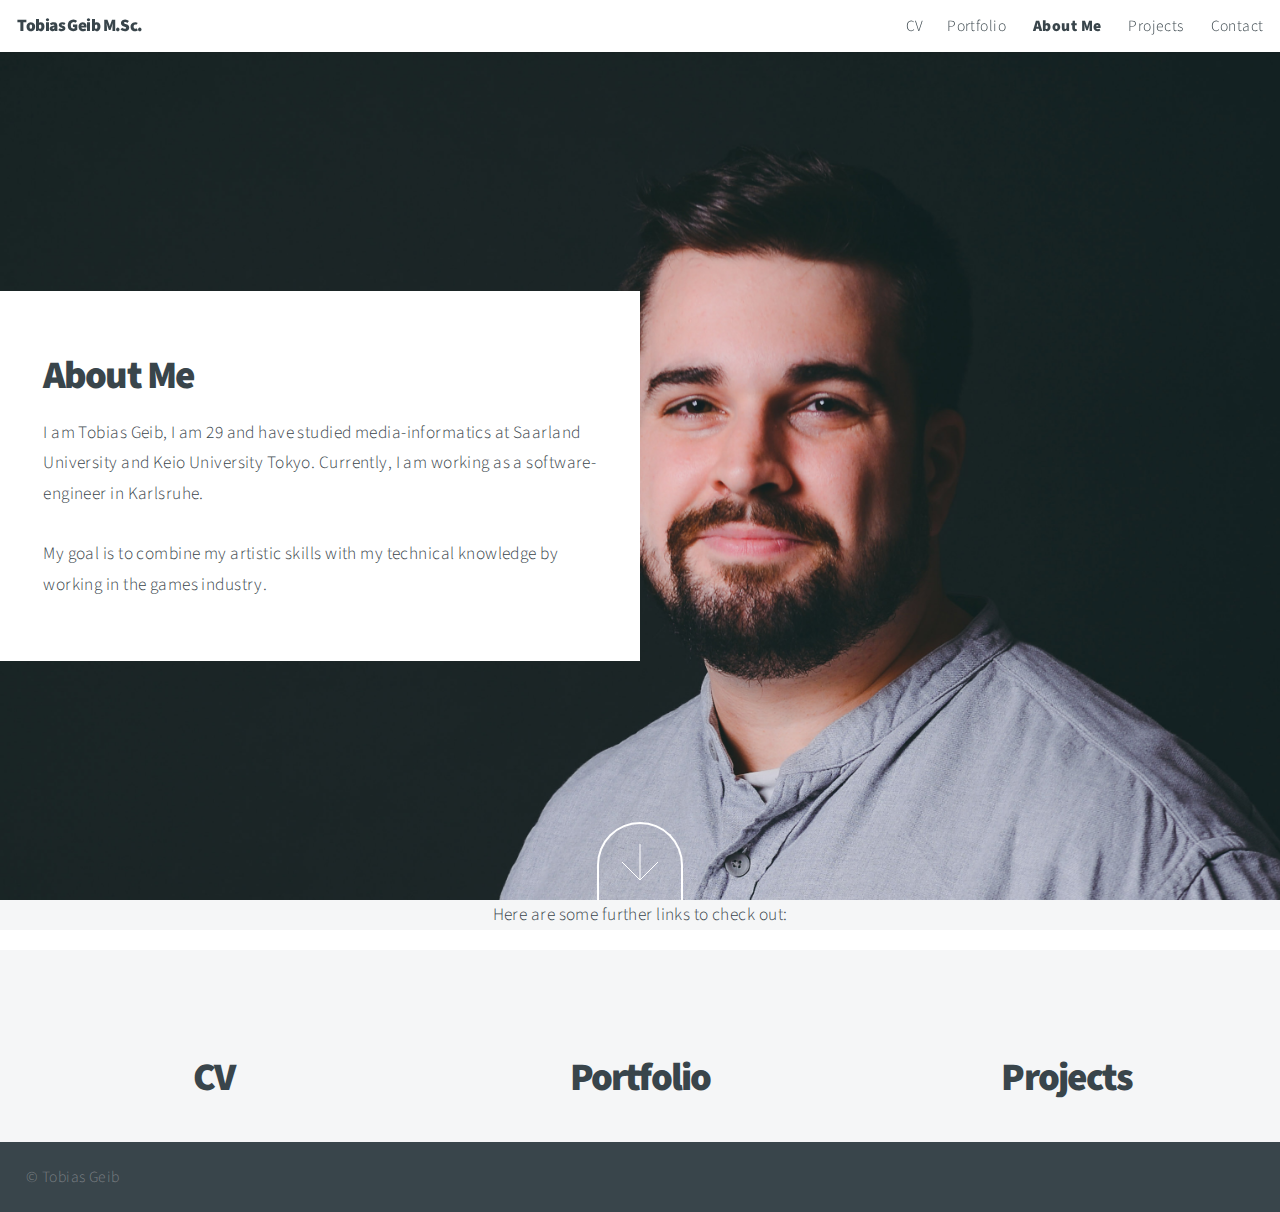
==== commit 11eb924d: "added more misc stuff" ====
--- a/about.html
+++ b/about.html
@@ -16,23 +16,22 @@
 	<body class="is-preload">
 
 		<!-- Header -->
-			<header id="header">
-				<h1>Tobias Geib M.Sc.</h1>
-				<nav>
-					<ul>
-						<li><a href="images/CV_Tobias_Geib.pdf" download><strong>CV</strong></a>
-						<li><a href="#intro">Intro</a></li>
-						<li><a href="#work">My Work</a></li>
-						<li><a href="#one">What I Do</a></li>
-						<li><a href="#two">Who I Am</a></li>
-						<li><a href="#contact">Contact</a></li>
-					</ul>
-				</nav>
-			</header>
+		<header id="header">
+			<h1>Tobias Geib M.Sc.</h1>
+			<nav>
+				<ul>
+					<li><a href="images/CV_Tobias_Geib.pdf" download>CV</a>
+					<li><a href="/">Portfolio</a></li>
+					<li><a href="/about.html"><strong>About Me</strong></a></li>
+					<li><a href="/projects.html">Projects</a></li>
+					<li><a href="/#contact">Contact</a></li>
+				</ul>
+			</nav>
+		</header>
 
 
 		<!-- One -->
-			<section id="one" class="main style2 right dark fullscreen">
+			<section id="one-one" class="main style2 left dark fullscreen">
 				<div class="content box style2">
 					<header>
 						<h2>About Me</h2>
@@ -43,139 +42,57 @@
 				<a href="#two" class="button style2 down anchored">Next</a>
 			</section>
 
+				<!-- About me -->
+				<style>
+					.links {
+						text-align: center;
+						margin-bottom: 20px; /* Adjust margin as needed */
+						
+				background: #f5f6f7;
+					}
+				</style>
+				
+				<!-- About me -->
+				<div class="links">
+					<p>Here are some further links to check out:</p>
+				</div>
+				<section id="contact" class="main style3 secondary">
+					<div class="content">
+						
+						<header>
+							<h2>		<nav>
+								<ul>
+									<li><a href="images/CV_Tobias_Geib.pdf" download><strong>CV</strong></a>
+										</li>	
+								</ul>
+								</nav>
+							</h2>
+							</header>
+					</div>
 
-<!-- 
-			<section id="three" class="main style2 left dark fullscreen">
-				<div class="content box style1">
-					<header>
-						<h2>What I do</h2>
-					</header>
-					<p>I have recently </p>
-				</div>
-				<a href="#work" class="button style2 down anchored">Next</a>
-			</section> -->
-
-		<!-- Two -->
-		<section id="two" class="main style2 left dark fullscreen">
-			<div class="content box style2">
-				<header>
-					<h2>What I do</h2>
-				</header>
-				<p>I specialize in using VR as a creative tool for my concept art. <br> I build 3D environments and pose characters in VR using Gravity Sketch, which are then rendered and painted over for the finished piece.</p>
-			</div>
-			<a href="#three" class="button style2 down anchored">Next</a>
-		</section>
-
-
-		<!-- One -->
-		<section id="three" class="main style2 right dark fullscreen">
-			<div class="content box style2">
-				<header>
-					<h2>Projects</h2>
-				</header>
-				<p>I have worked as an artist for Capslabs on a canceled game-project, for which I created this concept art and 2D assests, like this little guy's running animation.<br>
-					<img src="images/eve_pixel1.gif" alt="" />
-				</p>
-			</div>
-			<a href="#work" class="button style2 down anchored">Next</a>
-		</section>
-					<!-- Contact -->
-		<section id="hobby" class="main style3 secondary">
 			<div class="content">
 				<header>
-					<h2>Personal Interests</h2><br>
-				</header>
+					<h2><nav>
+						<ul>
+							<li><a href="/">Portfolio</a></li>	
+						</ul>
+						</nav>
+					</h2>
+					</header>
 			</div>
-			</section>
 
-			<section id="music" class="main style2 right dark fullscreen">
-				<div class="content box style2">
-					<header>
-						<h2>Music</h2>
-					</header>
-					<p>In my free time I write and record my own music.
-						I casually play guitar and I like writing for orchestral instruments aswell.
-						I use Cubase as my DAW and Native Instruments for various VSTs.<br><br>
-						For a VR Rhythm game I developed in Unity I wrote this song, which you can check out if you want.<br>
-						<br>
-						<!-- <img src="images/beatspeeder square.png", width="200px"><br> -->
-						<audio controls>
-							<source src="images/space-race_final_v2.mp3" type="audio/mpeg">
-						  Your browser does not support the audio element.
-						  </audio>
-					</p>
-				</div>
-				<a href="#two" class="button style2 down anchored">Next</a>
-			</section>
-
-			<section id="japan" class="main style2 left dark fullscreen">
-				<div class="content box style2">
-					<header>
-						<h2>Japan</h2>
-					</header>
-					<p>So far, I have lived in Japan for roughly 2 years in total. 
-						In 2010 I visited the Asuwa High School (福井県立 足羽高等学校) in Fukui as an exchange student.
-						Then, in 2018-2019 I went to the Keio University (慶應義塾大学) in Tokyo, where I took their Japanese Language Program. 
-						<br><br>
-						During my time I there, I had so many great experiences and in the future I want to further improve my language skills.
-<!-- 					
-						<br>
-						<br>
-						<img src="images/japan comp new.png", width="400px"><br> -->
-					</p>
-				</div>
-				<a href="#two" class="button style2 down anchored">Next</a>
-			</section>
-
-<!-- 			
-		<section id="hobby" class="main style3 secondary">
+			
 			<div class="content">
 				<header>
-					<h2>Music</h2><br>
-				</header>
-				<p>In my free time I write and record my own music.
-					I casually play guitar and I like writing for orchestral instruments aswell.
-					I use Cubase as my DAW and Native Instruments for various VSTs.<br><br>
-					For a VR Rhythm game I developed I wrote this song, which you can check out if you want.<br>
-					<br>
-					<img src="images/beatspeeder square.png", width="200px"><br>
-					<audio controls>
-						<source src="images/space-race_final_v2.mp3" type="audio/mpeg">
-					  Your browser does not support the audio element.
-					  </audio>
-				</p>
+					<h2><nav>
+						<ul>
+							<li><a href="/projects.html">Projects</a></li>	
+						</ul>
+						</nav>
+					</h2>
+					</header>
 			</div>
-			</section>
-		<section id="hobby" class="main style3 secondary">
-			<div class="content box style2">
-				<header>
-					<h2>Japanese</h2><br>
-				<p>So far, I have lived in Japan for roughly 2 years in total. 
-					In 2010-2011 I visited the Asuwa High School (福井県立 足羽高等学校) in Fukui as an exchange student.
-					In 2018-2019 I went to the Keio University (慶應義塾大学) in Tokyo, where I took their japanese language program. 
-					
-					<br>
-					<br>
-					<img src="images/japan comp new.png", width="400px"><br>
-
-				</p>
-			</div>
-		</section> -->
-
-
-
-		<!-- Contact -->
-			<section id="contact" class="main style3 secondary">
-				<div class="content">
-					<header>
-						<h2>Say Hello!</h2>
-						<p>If you want to contact me, please write me an E-Mail: 
-							<p class="p1">
-							<a href="mailto:tobiasL.geib@gmail.com">tobiasL.geib@gmail.com</a></p>
-						</p>
-					</header>
-				</div>
-			</section>
+		</section>
 
 		<!-- Footer -->
 			<footer id="footer">
--- a/assets/css/main.css
+++ b/assets/css/main.css
@@ -1417,128 +1417,81 @@
 
 /* Gallery */
 
-.gallery {
-    display: -moz-flex;
-    display: -webkit-flex;
-    display: -ms-flex;
-    display: flex;
-    -moz-flex-wrap: wrap;
-    -webkit-flex-wrap: wrap;
-    -ms-flex-wrap: wrap;
-    flex-wrap: wrap;
-    width: 100%; /* Use full width */
-    max-width: 100%;
-    margin: 0 auto 2em auto;
-    justify-content: space-around; /* Align items evenly */
-}
-
-.gallery article {
-    -moz-transition: -moz-transform 1s ease, opacity 1s ease;
-    -webkit-transition: -webkit-transform 1s ease, opacity 1s ease;
-    -ms-transition: -ms-transform 1s ease, opacity 1s ease;
-    transition: transform 1s ease, opacity 1s ease;
-    -moz-transform: translateX(0);
-    -webkit-transform: translateX(0);
-    -ms-transform: translateX(0);
-    transform: translateX(0);
-    width: calc(25% - 10px); /* 25% for each image with 20px margin */
-    position: relative;
-    opacity: 1.0;
-}
-
-.gallery article .image {
-    margin: 5px;
-    display: block;
-    width: 100%; /* Ensure the image takes up the full width of its container */
-    height: auto;
-}
-
-			.gallery article:nth-last-child(1n) {
-				-moz-transition-delay: 0.05s;
-				-webkit-transition-delay: 0.05s;
-				-ms-transition-delay: 0.05s;
-				transition-delay: 0.05s;
-			}
-
-
+		/* Gallery H */
+		.gallery {
+			display: -moz-flex;
+			display: -webkit-flex;
+			display: -ms-flex;
+			display: flex;
+			-moz-flex-wrap: wrap;
+			-webkit-flex-wrap: wrap;
+			-ms-flex-wrap: wrap;
+			flex-wrap: wrap;
+			width: 100%; /* Use full width */
+			max-width: 100%;
+			margin: 0 auto 2em auto;
+			justify-content: space-around; /* Align items evenly */
+		}
+		
+		.gallery article {
+			-moz-transition: -moz-transform 1s ease, opacity 1s ease;
+			-webkit-transition: -webkit-transform 1s ease, opacity 1s ease;
+			-ms-transition: -ms-transform 1s ease, opacity 1s ease;
+			transition: transform 1s ease, opacity 1s ease;
+			-moz-transform: translateX(0);
+			-webkit-transform: translateX(0);
+			-ms-transform: translateX(0);
+			transform: translateX(0);
+			width: calc(25% - 10px); /* 100% for each image with 10px margin on each side */
+			position: relative;
+			opacity: 1.0;
+		}
+		
+		.gallery article .image {
+			margin: 5px;
+			display: block;
+			width: 100%; /* Ensure the image takes up the full width of its container */
+			height: auto;
+		}
+		
+		/* Additional styles for transition delays and inactive state if needed */
+		.gallery article:nth-last-child(1n) {
+			-moz-transition-delay: 0.05s;
+			-webkit-transition-delay: 0.05s;
+			-ms-transition-delay: 0.05s;
+			transition-delay: 0.05s;
+		}
+		
 		.gallery.inactive article {
 			opacity: 1;
 		}
-
-			.gallery.inactive article.from-left {
-				-moz-transform: translateX(-14em);
-				-webkit-transform: translateX(-14em);
-				-ms-transform: translateX(-14em);
-				transform: translateX(-14em);
-			}
-
-			.gallery.inactive article.from-right {
-				-moz-transform: translateX(14em);
-				-webkit-transform: translateX(14em);
-				-ms-transform: translateX(14em);
-				transform: translateX(14em);
-			}
-
-			.gallery.inactive article.from-top {
-				-moz-transform: translateY(-7em);
-				-webkit-transform: translateY(-7em);
-				-ms-transform: translateY(-7em);
-				transform: translateY(-7em);
-			}
-
-			.gallery.inactive article.from-bottom {
-				-moz-transform: translateY(7em);
-				-webkit-transform: translateY(7em);
-				-ms-transform: translateY(7em);
-				transform: translateY(7em);
-			}
-
-		@media screen and (max-width: 1080px) {
-
-			.gallery {
-				-moz-flex-wrap: nowrap;
-				-webkit-flex-wrap: nowrap;
-				-ms-flex-wrap: nowrap;
-				flex-wrap: nowrap;
-				-moz-flex-direction: column;
-				-webkit-flex-direction: column;
-				-ms-flex-direction: column;
-				flex-direction: column;
-			}
-
-				.gallery article {
-					width: 100%;
-				}
-
-				.gallery-h {
-					-moz-flex-wrap: nowrap;
-					-webkit-flex-wrap: nowrap;
-					-ms-flex-wrap: nowrap;
-					flex-wrap: nowrap;
-					-moz-flex-direction: column;
-					-webkit-flex-direction: column;
-					-ms-flex-direction: column;
-					flex-direction: column;
-				}
-	
-					.gallery-h article {
-						width: 100%;
-					}	
-					
-					.gallery-50 {
-						-moz-flex-wrap: nowrap;
-						-webkit-flex-wrap: nowrap;
-						-ms-flex-wrap: nowrap;
-						flex-wrap: nowrap;
-						-moz-flex-direction: column;
-						-webkit-flex-direction: column;
-						-ms-flex-direction: column;
-						flex-direction: column;
-					}
 		
-						.gallery-50 article {
-							width: 100%;
-						}
+		.gallery.inactive article.from-left {
+			-moz-transform: translateX(-14em);
+			-webkit-transform: translateX(-14em);
+			-ms-transform: translateX(-14em);
+			transform: translateX(-14em);
+		}
+		
+		.gallery.inactive article.from-right {
+			-moz-transform: translateX(14em);
+			-webkit-transform: translateX(14em);
+			-ms-transform: translateX(14em);
+			transform: translateX(14em);
+		}
+		
+		.gallery.inactive article.from-top {
+			-moz-transform: translateY(-7em);
+			-webkit-transform: translateY(-7em);
+			-ms-transform: translateY(-7em);
+			transform: translateY(-7em);
+		}
+		
+		.gallery.inactive article.from-bottom {
+			-moz-transform: translateY(7em);
+			-webkit-transform: translateY(7em);
+			-ms-transform: translateY(7em);
+			transform: translateY(7em);
 		}
 
 		/* Gallery H */
@@ -1697,6 +1650,91 @@
 }
 
 .gallery-50.inactive article.from-bottom {
+    -moz-transform: translateY(7em);
+    -webkit-transform: translateY(7em);
+    -ms-transform: translateY(7em);
+    transform: translateY(7em);
+}
+
+/* Gallery 25 */
+.gallery-25 {
+    display: -moz-flex;
+    display: -webkit-flex;
+    display: -ms-flex;
+    display: flex;
+    -moz-flex-wrap: wrap;
+    -webkit-flex-wrap: wrap;
+    -ms-flex-wrap: wrap;
+    flex-wrap: wrap;
+    width: 100%; /* Use full width */
+    max-width: 100%;
+    margin: 0 auto 2em auto;
+    justify-content: space-around; /* Align items evenly */
+}
+
+.gallery-25 article {
+    -moz-transition: -moz-transform 1s ease, opacity 1s ease;
+    -webkit-transition: -webkit-transform 1s ease, opacity 1s ease;
+    -ms-transition: -ms-transform 1s ease, opacity 1s ease;
+    transition: transform 1s ease, opacity 1s ease;
+    -moz-transform: translateX(0);
+    -webkit-transform: translateX(0);
+    -ms-transform: translateX(0);
+    transform: translateX(0);
+    width: calc(25% - 5px); /* 25% for each image with 5px margin on each side */
+    position: relative;
+    opacity: 1.0;
+}
+
+.gallery-25 article .image {
+    margin: 5px;
+    display: block;
+    width: 100%; /* Ensure the image takes up the full width of its container */
+    height: auto;
+}
+
+/* Use flexbox for vertical centering */
+.gallery-25 article .image-container {
+    display: flex;
+    align-items: center;
+    justify-content: center;
+    height: 100%; /* Ensure the container takes up the full height */
+}
+
+/* Additional styles for transition delays and inactive state if needed */
+.gallery-25 article:nth-last-child(1n) {
+    -moz-transition-delay: 0.05s;
+    -webkit-transition-delay: 0.05s;
+    -ms-transition-delay: 0.05s;
+    transition-delay: 0.05s;
+}
+
+.gallery-25.inactive article {
+    opacity: 1;
+}
+
+.gallery-25.inactive article.from-left {
+    -moz-transform: translateX(-14em);
+    -webkit-transform: translateX(-14em);
+    -ms-transform: translateX(-14em);
+    transform: translateX(-14em);
+}
+
+.gallery-25.inactive article.from-right {
+    -moz-transform: translateX(14em);
+    -webkit-transform: translateX(14em);
+    -ms-transform: translateX(14em);
+    transform: translateX(14em);
+}
+
+.gallery-25.inactive article.from-top {
+    -moz-transform: translateY(-7em);
+    -webkit-transform: translateY(-7em);
+    -ms-transform: translateY(-7em);
+    transform: translateY(-7em);
+}
+
+.gallery-25.inactive article.from-bottom {
     -moz-transform: translateY(7em);
     -webkit-transform: translateY(7em);
     -ms-transform: translateY(7em);
@@ -2207,6 +2245,13 @@
 
 /* Contact */
 
+#one-one {
+	background: url("../../images/headshot2.jpg");
+	background-size: cover;
+	background-attachment: fixed;
+	background-position: 35% center;
+	}
+
 	#contact {
 		overflow: hidden;
 		padding-bottom: 0;
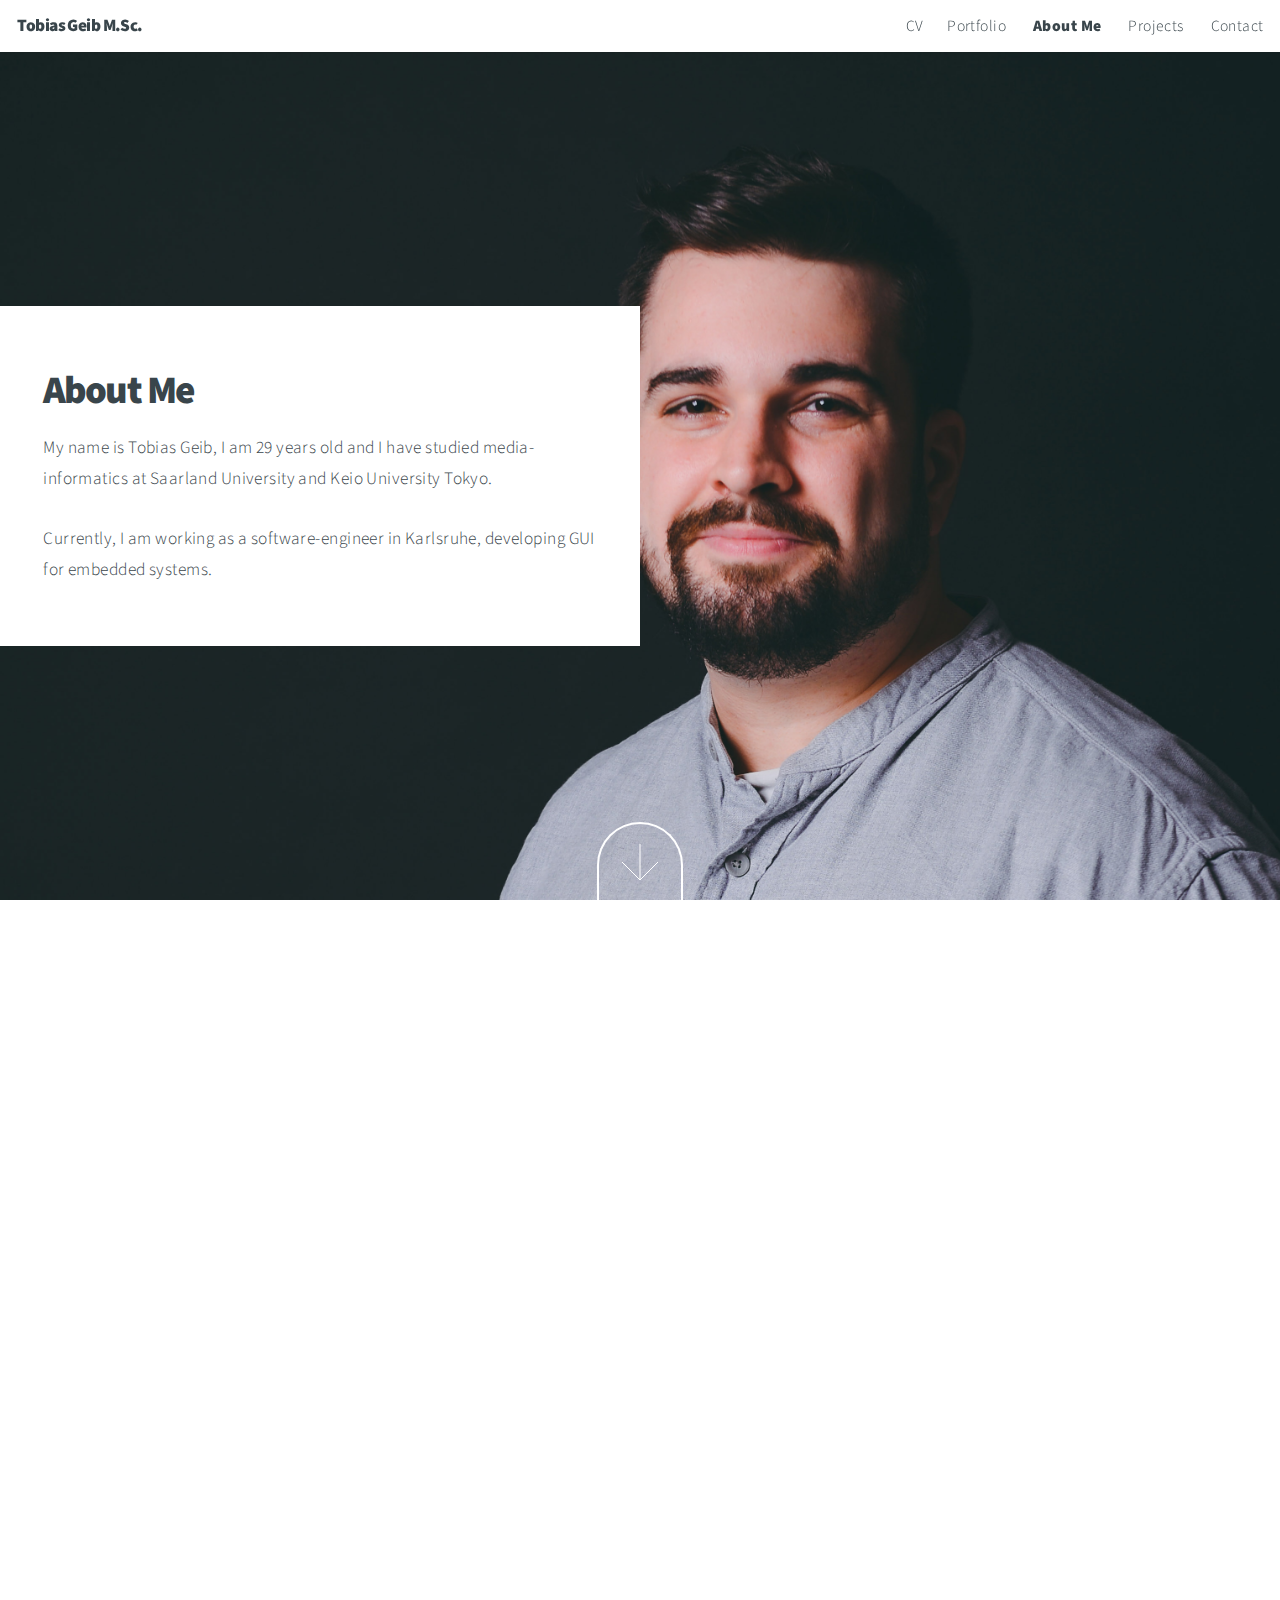
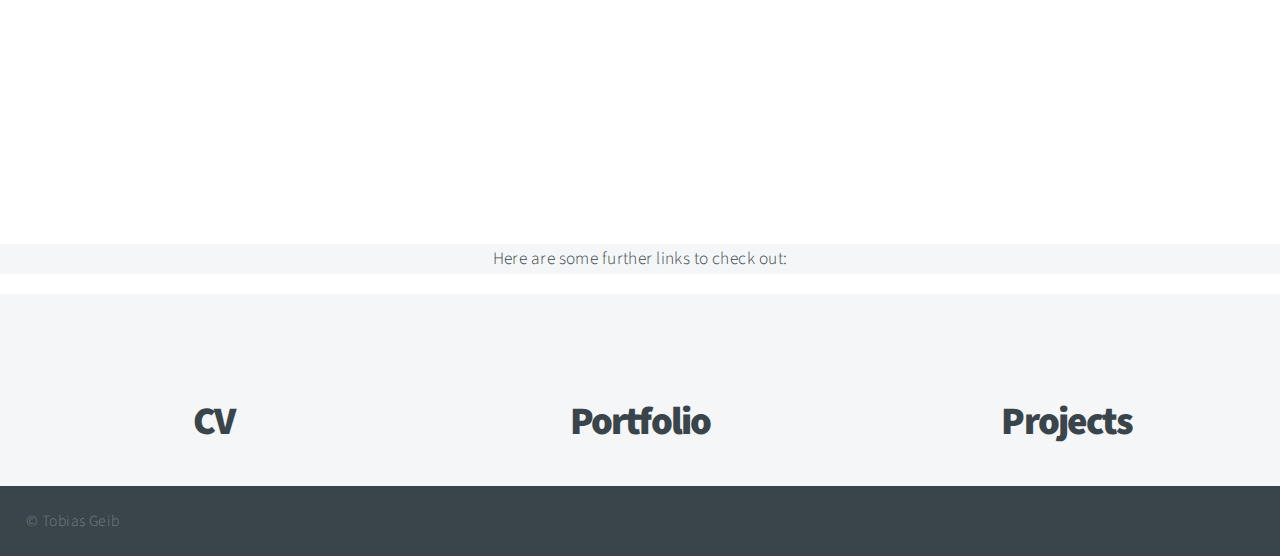
==== commit 480220d3: "added more info in about me and projects part" ====
--- a/about.html
+++ b/about.html
@@ -21,27 +21,73 @@
 			<nav>
 				<ul>
 					<li><a href="images/CV_Tobias_Geib.pdf" download>CV</a>
-					<li><a href="/">Portfolio</a></li>
+						<li><a href="/">Portfolio</a></li>
 					<li><a href="/about.html"><strong>About Me</strong></a></li>
 					<li><a href="/projects.html">Projects</a></li>
 					<li><a href="/#contact">Contact</a></li>
 				</ul>
 			</nav>
 		</header>
-
-
+		
+		
 		<!-- One -->
-			<section id="one-one" class="main style2 left dark fullscreen">
-				<div class="content box style2">
-					<header>
-						<h2>About Me</h2>
+		<section id="one-one" class="main style2 left dark fullscreen">
+			<div class="content box style2">
+				<header>
+					<h2>About Me</h2>
 					</header>
-					<p>I am Tobias Geib, I am 29 and have studied media-informatics at Saarland University and Keio University Tokyo. Currently, I am working as a software-engineer in Karlsruhe.<br><br>
-					My goal is to combine my artistic skills with my technical knowledge by working in the games industry.</p>
+					<p>My name is Tobias Geib, I am 29 years old and I have studied media-informatics at Saarland University and Keio University Tokyo.<br><br> Currently, I am working as a software-engineer in Karlsruhe, developing GUI for embedded systems.
+					</p>
 				</div>
 				<a href="#two" class="button style2 down anchored">Next</a>
 			</section>
+			
+					<section id="music" class="main style2 right dark fullscreen">
+						<div class="content box style2">
+							<header>
+								<h2>Music</h2>
+							</header>
+							<p>In my free time I write and record my own music.
+								I play guitar but I also write for orchestral instruments aswell.
+								I use Cubase as my DAW and for VSTs I like to use Native Instruments.<br><br>
+								<iframe width="100%" height="166" scrolling="no" frameborder="no" allow="autoplay" src="https://w.soundcloud.com/player/?url=https%3A//api.soundcloud.com/tracks/771346765&color=%23ff5500&auto_play=false&hide_related=false&show_comments=true&show_user=true&show_reposts=false&show_teaser=true"></iframe><div style="font-size: 10px; color: #cccccc;line-break: anywhere;word-break: normal;overflow: hidden;white-space: nowrap;text-overflow: ellipsis; font-family: Interstate,Lucida Grande,Lucida Sans Unicode,Lucida Sans,Garuda,Verdana,Tahoma,sans-serif;font-weight: 100;"><a href="https://soundcloud.com/tobi-g-4" title="Tobi-G" target="_blank" style="color: #cccccc; text-decoration: none;">Tobi-G</a> · <a href="https://soundcloud.com/tobi-g-4/beatspeeder-ost-spacerace" title="BeatSpeeder - OST - SpaceRace" target="_blank" style="color: #cccccc; text-decoration: none;">BeatSpeeder - OST - SpaceRace</a></div>
 
+							</p>
+						</div>
+						<a href="#two" class="button style2 down anchored">Next</a>
+					</section>
+
+					<section id="japan" class="main style2 left dark fullscreen">
+						<div class="content box style2">
+							<header>
+								<h2>Japan</h2>
+							</header>
+							<p> I have a strong passion for Japan and its culture.
+								In 2010 I spent a year at the Asuwa High School in Fukui as an exchange student.
+								In 2018 and 2019 I went to the Keio University in Tokyo for two semesters, where I completed their Japanese Language Program. 
+								<br><br>
+								During my time in Japan, I had so many great experiences and in the future I want to come back and further improve my language skills.
+							</p>
+						</div>
+						<a href="#two" class="button style2 down anchored">Next</a>
+					</section>
+					<section id="dnd" class="main style2 left dark fullscreen">
+						<div class="content box style2">
+							<header>
+								<h2>D&D</h2>
+							</header>
+							<p> I play Dungeons & Dragons with my local group every week.
+								Role playing is extremely fun, and constantely inspires me to draw and bring to life the adventours we encounter.
+								<br><br>
+								I also started to model my own miniatures which I then print and use for my game.
+								
+							</p>
+						</div>
+						<a href="#two" class="button style2 down anchored">Next</a>
+					</section>
+			
+					 
+			
 				<!-- About me -->
 				<style>
 					.links {
@@ -63,16 +109,16 @@
 							<h2>		<nav>
 								<ul>
 									<li><a href="images/CV_Tobias_Geib.pdf" download><strong>CV</strong></a>
-										</li>	
+									</li>	
 								</ul>
-								</nav>
-							</h2>
-							</header>
-					</div>
-
-			<div class="content">
-				<header>
-					<h2><nav>
+							</nav>
+						</h2>
+					</header>
+				</div>
+				
+				<div class="content">
+					<header>
+						<h2><nav>
 						<ul>
 							<li><a href="/">Portfolio</a></li>	
 						</ul>
@@ -93,6 +139,8 @@
 					</header>
 			</div>
 		</section>
+
+
 
 		<!-- Footer -->
 			<footer id="footer">
--- a/assets/css/main.css
+++ b/assets/css/main.css
@@ -2204,20 +2204,26 @@
 	
 
 #music {
-	background: url("images/overlay.png"), url("../../images/beatspeeder.jpg");
+	background: url("images/overlay.png"), url("../../images/Illustration129.jpg");
 	background-size: 256px 256px, cover;
 	background-attachment: fixed, fixed;
-	background-position: top left, center center;
+	background-position: top left, center 30%;
 	}
 
 
 		
-#japan {
-	background: url("images/overlay.png"), url("../../images/ginza\ comp.jpg");
-	background-size: 256px 256px, cover;
-	background-attachment: fixed, fixed;
-	background-position: top left, 75% center;
-	}
+	#japan {
+		background: url("images/overlay.png"), url("../../images/ginza\ comp.jpg");
+		background-size: 256px 256px, cover;
+		background-attachment: fixed, fixed;
+		background-position: top left, 75% center;
+		}
+	#dnd {
+		background: url("../../images/poster_A3_revized.png");
+		background-size: cover;
+		background-attachment: fixed;
+		background-position: 75% 25%;
+		}
 
 /* Three */
 
